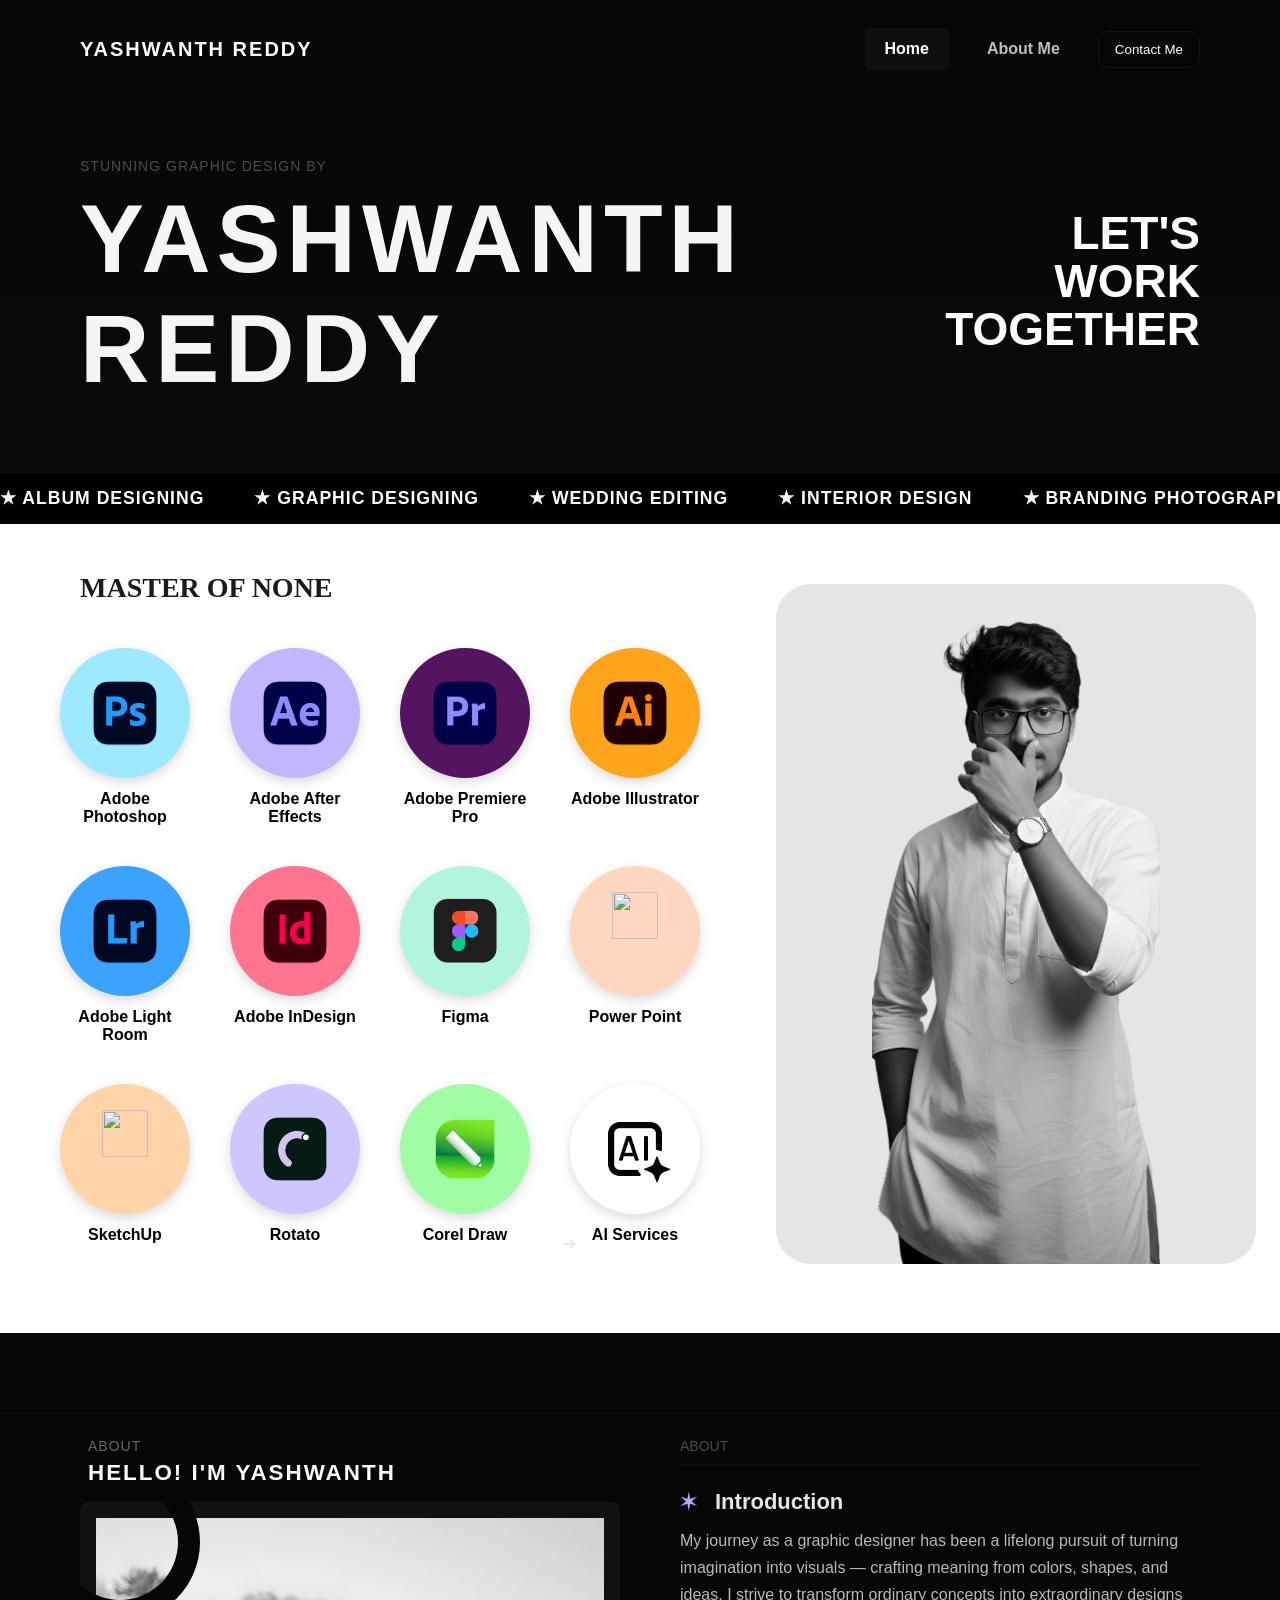
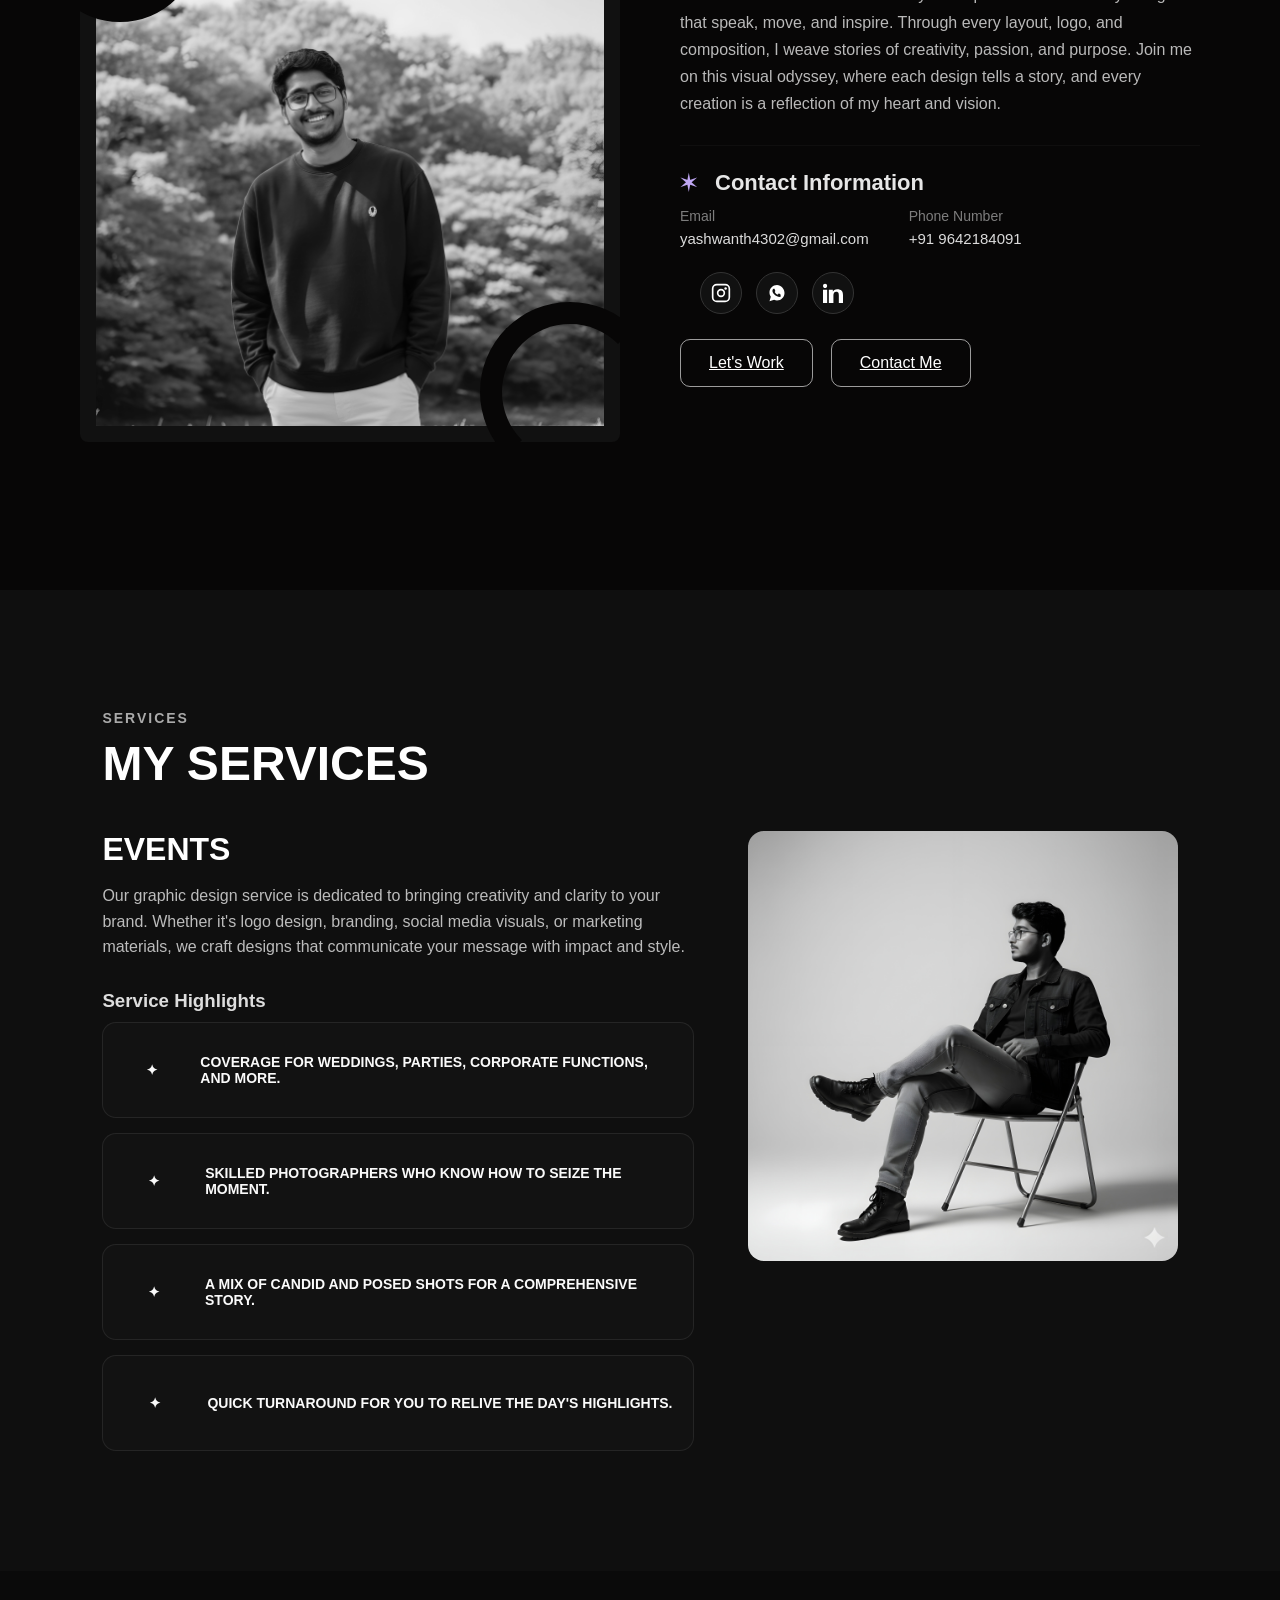
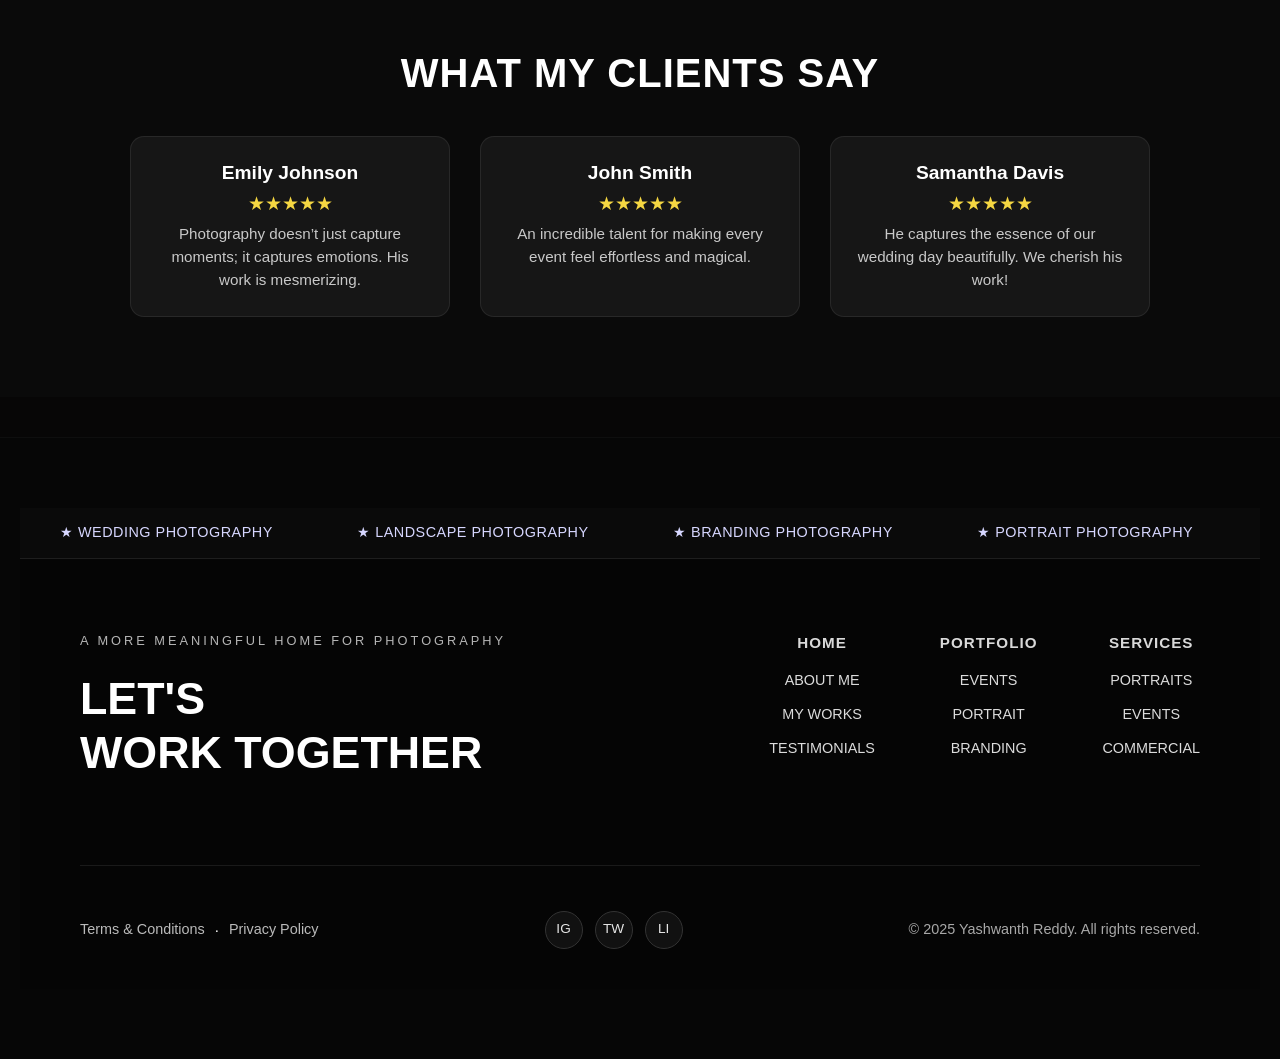
==== index.html @ 65633c15 "Add files via upload" ====
<!doctype html>
<html lang="en">
<head>
<meta charset="utf-8" />
<meta name="viewport" content="width=device-width,initial-scale=1" />
<title>Yashwanth Reddy — Home</title>
<link rel="stylesheet" href="style.css" />

<style>
.testimonials-kicker {
  font-size: 2.6rem !important;
  font-weight: 800 !important;
  color: #ffffff !important;
  text-transform: uppercase;
  letter-spacing: 1px;
  margin-bottom: 12px;
}
</style>

</head>
<body class="dark"> <header id="hero" class="site-header" > <div class="header-inner"> <div class="logo">YASHWANTH REDDY</div> <nav class="main-nav"> <a class="nav-item active" href="index.html">Home</a> <a class="nav-item" href="about.html">About Me</a> <button class="contact-btn" onclick="location.href='index.html#introduction'">Contact Me</button>
</nav> </div> <div class="hero-row"> <div class="hero-left"> <div class="hero-pre">STUNNING GRAPHIC DESIGN BY</div> <h1 class="hero-name">YASHWANTH REDDY</h1> </div> <div class="hero-right"> <div class="cta-large">LET'S<br>WORK TOGETHER</div> </div> </div> </header> <!-- INFINITE SCROLLING SERVICES TICKER (NO YELLOW SHAPE) -->
  <div class="services-ticker">
    <div class="services-track">
      <span>★ ALBUM DESIGNING</span>
      <span>★ GRAPHIC DESIGNING</span>
      <span>★ WEDDING EDITING</span>
      <span>★ INTERIOR DESIGN</span>
      <span>★ BRANDING PHOTOGRAPHY</span>
      <span>★ SOCIAL MEDIA POSTERS</span>
  
      <!-- duplicate for smooth infinite scroll -->
      <span>★ ALBUM DESIGNING</span>
      <span>★ GRAPHIC DESIGNING</span>
      <span>★ WEDDING EDITING</span>
      <span>★ INTERIOR DESIGN</span>
      <span>★ BRANDING PHOTOGRAPHY</span>
      <span>★ SOCIAL MEDIA POSTERS</span>
    </div> </div> </div> <main class="content"> <section class="skills-area"> <h2 class="section-title">MASTER OF NONE</h2> <div class="skills-and-image"> 
<div class="skills-grid">
    <div class="skill"><div class="skill-icon ps"><img src="images/skills/ps.png"></div><p>Adobe Photoshop</p></div>
    <div class="skill"><div class="skill-icon ae"><img src="images/skills/ae.png"></div><p>Adobe After Effects</p></div>
    <div class="skill"><div class="skill-icon pr"><img src="images/skills/pr.png"></div><p>Adobe Premiere Pro</p></div>
    <div class="skill"><div class="skill-icon ai"><img src="images/skills/ai.png"></div><p>Adobe Illustrator</p></div>
    <div class="skill"><div class="skill-icon lr"><img src="images/skills/lr.png"></div><p>Adobe Light Room</p></div>
    <div class="skill"><div class="skill-icon id"><img src="images/skills/id.png"></div><p>Adobe InDesign</p></div>
    <div class="skill"><div class="skill-icon fg"><img src="images/skills/figma.png"></div><p>Figma</p></div>
    <div class="skill"><div class="skill-icon pp"><img src="images/skills/powerpoint.png"></div><p>Power Point</p></div>
    <div class="skill"><div class="skill-icon sk"><img src="images/skills/sketchup.png"></div><p>SketchUp</p></div>
    <div class="skill"><div class="skill-icon ro"><img src="images/skills/rotato.png"></div><p>Rotato</p></div>
    <div class="skill"><div class="skill-icon cd"><img src="images/skills/coreldraw.png"></div><p>Corel Draw</p></div>
    <div class="skill"><div class="skill-icon ais"><img src="images/skills/aiservices.png"></div><p>AI Services</p></div>
</div>
  </div>
   <div class="right-image-wrap"> <div class="arrow">➜</div> <div class="portrait-box"> <div class="texture"></div> <img src="Picsart_25-11-08_11-15-57-876.png" alt="portrait" class="portrait"> </div> </div> </div> </section> </main> <!-- ADDED: About section (v5.1 fix 17) -->
<section id="about" class="fade-section about-extended" > <div class="about-block" id="introduction">
   <div class="about-inner"> <div class="about-left"> <div class="about-header"> <div class="kicker">ABOUT</div> <h2 class="about-title on-photo">HELLO! I'M YASHWANTH</h2>
</div> <div class="about-photo-wrap"> <img src="about_image_2copy.jpg" alt="about photo" class="about-photo"> <!-- decorative rounded corners --> <div class="about-deco top-left"></div> <div class="about-deco bottom-right"></div> </div> </div> <div class="about-right"> <div class="kicker">ABOUT</div> <div class="about-block"> <h3 class="block-title"><span class="star-deco">✶</span> Introduction</h3> <p class="about-text"> My journey as a graphic designer has been a lifelong pursuit of turning imagination into visuals — crafting meaning from colors, shapes, and ideas. I strive to transform ordinary concepts into extraordinary designs that speak, move, and inspire. Through every layout, logo, and composition, I weave stories of creativity, passion, and purpose. Join me on this visual odyssey, where each design tells a story, and every creation is a reflection of my heart and vision. </p> </div> <div class="about-block contact-block"> <h3 class="block-title"><span class="star-deco">✶</span> Contact Information</h3> <div class="contact-grid"> <div> <div class="contact-label">Email</div> <div class="contact-value">yashwanth4302@gmail.com</div> </div> <div> <div class="contact-label">Phone Number</div> <div class="contact-value">+91 9642184091</div> </div> </div> <div class="social-row">

  <!-- Instagram -->
  <a class="social-btn icon-btn" href="https://www.instagram.com/n_kaizoku_43/" target="_blank" aria-label="instagram">
      <svg width="20" height="20" viewBox="0 0 24 24" fill="none">
          <path d="M7 2C4.24 2 2 4.24 2 7V17C2 19.76 4.24 22 7 22H17C19.76 22 22 19.76 22 17V7C22 4.24 19.76 2 17 2H7Z" stroke="white" stroke-width="2"/>
          <circle cx="12" cy="12" r="4" stroke="white" stroke-width="2"/>
          <circle cx="17.5" cy="6.5" r="1.5" fill="white"/>
      </svg>
  </a>

  <!-- WhatsApp -->
  <a class="social-btn icon-btn" href="https://wa.me/919642186091" target="_blank" aria-label="whatsapp">
      <svg width="20" height="20" viewBox="0 0 32 32" fill="white">
          <path d="M16 3C9.383 3 4 8.383 4 15c0 2.46.764 4.867 2.105 6.885L4 29l7.403-2.078C13.02 27.61 14.49 28 16 28c6.617 0 12-5.383 12-12S22.617 3 16 3zm6.293 17.707c-.268.748-1.567 1.434-2.207 1.526-.586.084-1.33.118-2.152-.133-.498-.155-1.137-.368-1.96-.718-3.447-1.489-5.687-4.943-5.858-5.18-.172-.237-1.399-1.866-1.399-3.56 0-1.693.886-2.525 1.199-2.872.313-.347.681-.434.908-.434.227 0 .454.002.652.012.21.01.49-.079.768.587.268.645.908 2.237.989 2.396.081.158.135.34.025.547-.109.207-.164.34-.323.522-.158.183-.334.41-.475.55-.158.158-.321.33-.138.647.184.316.82 1.353 1.763 2.192 1.213 1.093 2.234 1.431 2.55 1.59.316.158.498.133.681-.079.184-.211.786-.92.997-1.237.21-.316.419-.263.697-.158.278.105 1.756.829 2.059.979.303.151.505.221.579.345.073.125.073.748-.195 1.496z"/>
      </svg>
  </a>

  <!-- LinkedIn -->
  <a class="social-btn icon-btn" href="https://www.linkedin.com" target="_blank" aria-label="linkedin">
      <svg width="20" height="20" viewBox="0 0 24 24" fill="white">
          <path d="M4.98 3.5C4.98 4.88 3.88 6 2.5 6S0 4.88 0 3.5 1.12 1 2.5 1 4.98 2.12 4.98 3.5zM0 8h5v16H0V8zm7 0h4.8v2.2h.1c.7-1.3 2.4-2.7 5-2.7C22.1 7.5 24 10 24 14.4V24h-5V15.3c0-2.1-.04-4.8-3-4.8-3 0-3.5 2.3-3.5 4.7V24H7V8z"/>
      </svg>
  </a>

</div>
<div class="cta-row"> <a href="mailto:yashwanth4302@gmail.com" class="btn-primary">Let's Work</a> <a href="tel:+919642184091" class="btn-outline">Contact Me</a>
</div> </div> </div> </div>
</section></section></section>

<!-- =======================
      SERVICES SECTION
======================== -->
<section id="services" class="services-section fade-section">

  <div class="services-header">
    <h4>SERVICES</h4>
    <h1>MY SERVICES</h1>
  </div>

  <div class="services-content">

    <div class="services-text">
      <h2 class="service-title">EVENTS</h2>

      <p class="service-description">
        Our graphic design service is dedicated to bringing creativity and clarity to your brand.
        Whether it's logo design, branding, social media visuals, or marketing materials, we craft
        designs that communicate your message with impact and style.
      </p>

      <h3 class="highlights-heading">Service Highlights</h3>

      <div class="service-list">
        <div class="service-item"><span class="icon">✦</span> COVERAGE FOR WEDDINGS, PARTIES, CORPORATE FUNCTIONS, AND MORE.</div>
        <div class="service-item"><span class="icon">✦</span> SKILLED PHOTOGRAPHERS WHO KNOW HOW TO SEIZE THE MOMENT.</div>
        <div class="service-item"><span class="icon">✦</span> A MIX OF CANDID AND POSED SHOTS FOR A COMPREHENSIVE STORY.</div>
        <div class="service-item"><span class="icon">✦</span> QUICK TURNAROUND FOR YOU TO RELIVE THE DAY'S HIGHLIGHTS.</div>
      </div>
    </div>

    <div class="services-image">
      <img src="services_image.jpg" alt="service image">
    </div>

  </div>
</section>

<!-- END ADDED SECTION --> <!-- TESTIMONIALS SECTION -->
<section id="testimonials" class="testimonials-section">
  <div class="testimonials-inner">

      <h2 class="testimonials-heading">WHAT MY CLIENTS SAY</h2>

      <div class="testimonials-grid">

          <div class="card">
              <h3 class="card-name">Emily Johnson</h3>
              <div class="card-stars">★★★★★</div>
              <p class="card-text">
                  Photography doesn’t just capture moments; it captures emotions. His work is mesmerizing.
              </p>
          </div>

          <div class="card">
              <h3 class="card-name">John Smith</h3>
              <div class="card-stars">★★★★★</div>
              <p class="card-text">
                  An incredible talent for making every event feel effortless and magical.
              </p>
          </div>

          <div class="card">
              <h3 class="card-name">Samantha Davis</h3>
              <div class="card-stars">★★★★★</div>
              <p class="card-text">
                  He captures the essence of our wedding day beautifully. We cherish his work!
              </p>
          </div>

      </div>
  </div>
</section>
<!-- NEW MODERN FOOTER -->
<footer class="site-footer">

  <div class="categories-ticker">
    <div class="ticker-track">
        <span>★ WEDDING PHOTOGRAPHY</span>
        <span>★ LANDSCAPE PHOTOGRAPHY</span>
        <span>★ BRANDING PHOTOGRAPHY</span>
        <span>★ PORTRAIT PHOTOGRAPHY</span>
        <span>★ EVENT PHOTOGRAPHY</span>
        <span>★ COMMERCIAL PHOTOGRAPHY</span>

        <!-- DUPLICATED FOR SMOOTH LOOP -->
        <span>★ WEDDING PHOTOGRAPHY</span>
        <span>★ LANDSCAPE PHOTOGRAPHY</span>
        <span>★ BRANDING PHOTOGRAPHY</span>
        <span>★ PORTRAIT PHOTOGRAPHY</span>
        <span>★ EVENT PHOTOGRAPHY</span>
        <span>★ COMMERCIAL PHOTOGRAPHY</span>
    </div>
</div>

  <!-- =======================
        NEW FOOTER
======================= -->
<footer class="footer-section">

  <div class="footer-top">

      <div class="footer-left">
          <p class="footer-eyebrow">A MORE MEANINGFUL HOME FOR PHOTOGRAPHY</p>
          <h2 class="footer-cta">LET'S<br>WORK TOGETHER</h2>
      </div>

      <div class="footer-right">
          <div class="footer-col">
              <h4>HOME</h4>
              <a href="#">ABOUT ME</a>
              <a href="#">MY WORKS</a>
             <a href="#">TESTIMONIALS</a>
          </div>

          <div class="footer-col">
              <h4>PORTFOLIO</h4>
              <a href="#">EVENTS</a>
              <a href="#">PORTRAIT</a>
              <a href="#">BRANDING</a>
          </div>

          <div class="footer-col">
              <h4>SERVICES</h4>
              <a href="#">PORTRAITS</a>
              <a href="#">EVENTS</a>
              <a href="#">COMMERCIAL</a>
          </div>
      </div>

  </div>

  <hr class="footer-divider">

  <div class="footer-middle">
      <div class="policy-links">
          <a href="#">Terms & Conditions</a>
          <span>·</span>
          <a href="#">Privacy Policy</a>
      </div>

      <div class="social-icons">
          <a href="#" class="social-circle">IG</a>
          <a href="#" class="social-circle">TW</a>
          <a href="#" class="social-circle">LI</a>
      </div>

      <div class="copy-text">
          © 2025 Yashwanth Reddy. All rights reserved.
      </div>
  </div>

</footer>
<script>
// Fade-in/out scroll observer for sections with .fade-section
(function(){ const opts = {threshold: [0, 0.15, 0.5, 0.85, 1]}; const observer = new IntersectionObserver((entries)=>{ entries.forEach(entry => { const el = entry.target; if (entry.intersectionRatio > 0.15) { el.classList.add('in-view'); } else { el.classList.remove('in-view'); } }); }, opts); document.querySelectorAll('.fade-section').forEach(s => { s.style.opacity = 0; s.style.transform = 'translateY(15px)'; s.style.transition = 'opacity 0.8s ease, transform 0.8s ease'; observer.observe(s); });
})();
</script> <!-- your other scripts above this -->

<!-- Step 3: paste this here -->
<script>
  (function(){
    var form = document.getElementById('commentForm');
    var textarea = document.getElementById('userComment');
    var success = document.getElementById('commentSuccess');

    form.addEventListener('submit', function(e){
      e.preventDefault();

      success.style.display = 'inline-block';
      success.style.opacity = 0;
      success.style.transition = 'opacity .25s ease';
      requestAnimationFrame(function(){ success.style.opacity = 1; });

      textarea.value = '';
    });
  })();
</script>
<!-- Step 3 ends here -->

</body>
</html>
---- style.css ----
/* Google Font for timeline text */
@import url('https://fonts.googleapis.com/css2?family=Montserrat:wght@300;400;500;600;700&display=swap');

/* Reset */
*{box-sizing:border-box;margin:0;padding:0}
body{font-family: 'Helvetica Neue', Arial, sans-serif;}

/* Background and main */
body.dark{background:#070606;color:#eaeaea}

/* Header */
.site-header{background:linear-gradient(180deg,#070606,#0a0a0a); border-bottom:1px solid rgba(255,255,255,0.03); padding-bottom:28px}
.header-inner{display:flex;align-items:center;justify-content:space-between;padding:28px 80px}
.logo{font-weight:800;letter-spacing:2px;color:#fff;font-size:20px}
.main-nav{display:flex;align-items:center;gap:18px}
.nav-item{color:#bfbfbf;text-decoration:none;padding:12px 20px;border-radius:4px; font-weight:600}
.nav-item.active{background:rgba(255,255,255,0.03); color:#fff}
.contact-btn{background:transparent;border:1px solid rgba(255,255,255,0.06); color:#fff;padding:10px 16px;border-radius:10px;cursor:pointer}

/* Hero row */
.hero-row{display:flex;align-items:center;justify-content:space-between;padding:60px 80px 40px 80px}
.hero-left{max-width:62%}
.hero-pre{color:rgba(255,255,255,0.28);font-size:14px;letter-spacing:1px;margin-bottom:10px}
.hero-name{font-size:96px;letter-spacing:6px;color:rgba(255,255,255,0.96);margin:0;font-weight:900}

/* Right CTA */
.hero-right{max-width:30%;text-align:right}
.cta-large{font-size:46px;line-height:1.05;font-weight:800;color:#fff}

/* Service bar with violet stars: moved right 40px */
.service-bar{background:#0b0b0b;border-top:1px solid rgba(255,255,255,0.02);border-bottom:1px solid rgba(255,255,255,0.02)}
.service-inner{display:flex;gap:28px;align-items:center;padding:14px 40px;color:#d9d0f2;overflow-x:auto;margin-left:40px}
.service-item{display:flex;align-items:center;gap:10px;font-size:14px;font-weight:700;opacity:0.98}
.star{color:#bfa6f2;font-size:18px;}

/* Main content area (light gray panel) */
.content{background:hsl(0, 0%, 100%);padding:36px 0 80px}

/* Section title */
.section-title{font-family: 'Times New Roman', serif;font-size:28px;color:#1b1b1b;margin:12px 80px 24px}

/* Skills and portrait layout */
.skills-and-image{display:flex;gap:36px;align-items:flex-start;max-width:1320px;margin:0 auto;padding:0 80px}
.skills-grid{width:55%;display:grid;grid-template-columns:repeat(4,1fr);column-gap:30px; row-gap:20px; gap:20px;position:relative;z-index:3}
.skill{display:flex;flex-direction:column;align-items:center;text-align:center}
.dot{width:104px;height:104px;border-radius:999px;display:flex;align-items:center;justify-content:center;font-weight:700;font-size:20px;box-shadow:0 10px 30px rgba(0,0,0,0.12)}
.label{margin-top:12px;font-size:14px;color:#222;line-height:1.1}

/* circle colours matching the sample (more saturated) */
.dot-ps{background:#9ceff6;color:#052a31}
.dot-ae{background:#bfb0ff;color:#24123c}
.dot-pr{background:#4c0b4d;color:#ffffff}
.dot-ai{background:#ffb34a;color:#2a1400}
.dot-lr{background:#48a7ff;color:#042a3a}
.dot-id{background:#ff9fb0;color:#400a1d}
.dot-fig{background:#bff3df;color:#054033}
.dot-pp{background:#ffd6c7;color:#3b1712}
.dot-sk{background:#ffd7c1;color:#3b1712}
.dot-ro{background:#d5c8ff;color:#2b1f3a}
.dot-cd{background:#b8ffda;color:#052915}
.dot-ai2{background:linear-gradient(180deg,#333,#111);color:#fff}

/* right image area - adjusted so portrait doesn't overlap circles and is slightly left/up */
.right-image-wrap{width:45%;display:flex;flex-direction:column;align-items:flex-end;position:relative;margin-top:-30px}
.portrait-box{width:480px;height:480px;border-radius:46px;overflow:hidden;background:#e6e6e6;position:relative;display:flex;align-items:center;justify-content:center;transform:translateX(30px) translateY(-650px);z-index:1}
.texture{position:absolute;inset:0;background-image:radial-gradient(#cfcfcf 1px, transparent 1px);background-size:6px 6px;opacity:0.5}
.portrait{position:relative;height:95%;object-fit:cover;filter:grayscale(100%);transition:transform .45s ease, filter .35s ease;transform:scale(1) translateY(20px)}

/* hover effect to reveal color */
.portrait-box:hover .portrait{filter:grayscale(0%);transform:scale(1.02)}

/* Footer */
.site-footer{padding:26px 40px;background:#070606;color:#9a9a9a;text-align:center;border-top:1px solid rgba(255,255,255,0.03);margin-top:40px}

/* nav hover */
.nav-item:hover{color:#fff}

/* small responsive tweaks */
@media (max-width:1100px){
  .hero-name{font-size:64px}
  .portrait-box{width:480px;height:480px}
  .dot{width:86px;height:86px}
  .skills-grid{grid-template-columns:repeat(3,1fr)}
}

.icon { width: 64px; height: 64px; display:flex; align-items:center; justify-content:center; }
.icon svg { width:44px; height:44px; }
.svgp { padding:6px; }

/* ADDED: About extended section (v5.1 fix 17) */
.about-extended{background:#070606;color:#e9e9e9;padding:80px 0 120px}
.about-inner{max-width:1320px;margin:0 auto;padding:0 80px;display:grid;grid-template-columns:540px 1fr;gap:60px;align-items:start}
.about-photo-wrap{position:relative;width:100%;border-radius:8px;overflow:hidden;background:#111;padding:16px}
.about-photo{width:100%;height:auto;display:block;object-fit:cover;filter:grayscale(100%);opacity:0.98}
.about-deco{position:absolute;border-radius:50%;border:22px solid #070606;pointer-events:none}
.about-deco.top-left{width:160px;height:160px;top:-40px;left:-40px;border-color:transparent #070606 #070606 transparent}
.about-deco.bottom-right{width:180px;height:180px;right:-40px;bottom:-40px;border-color:#070606 transparent transparent #070606}

.kicker{color:rgba(255,255,255,0.28);font-size:14px;margin-bottom:10px}
.about-title{font-size:56px;margin:0 0 26px 0;letter-spacing:2px}
.about-block{margin-bottom:28px;border-top:1px solid rgba(255,255,255,0.03);padding-top:24px}
.block-title{font-size:22px;margin:0 0 12px 0;color:#e6e6e6;display:flex;align-items:center;gap:12px}
.star-deco{color:#bfa6f2;font-size:20px;margin-right:6px}

.about-text{color:rgba(255,255,255,0.72);line-height:1.7;max-width:680px}

.contact-grid{display:flex;gap:40px;margin-top:12px;margin-bottom:18px}
.contact-label{color:rgba(255,255,255,0.48);font-size:14px}
.contact-value{color:rgba(255,255,255,0.86);font-size:15px;margin-top:6px}

.social-row{display:flex;gap:12px;margin-top:18px}
.social-btn{display:inline-flex;align-items:center;justify-content:center;width:44px;height:44px;border-radius:50%;background:rgba(255,255,255,0.03);color:#fff;text-decoration:none;box-shadow:0 6px 18px rgba(0,0,0,0.4)}

.cta-row{display:flex;gap:18px;margin-top:24px}
.btn-primary{background:linear-gradient(180deg,#2b2b2b,#141414);color:#fff;padding:14px 28px;border-radius:10px;border:1px solid rgba(255,255,255,0.04);cursor:pointer}
.btn-outline{background:transparent;border:1px solid rgba(255,255,255,0.06);color:#fff;padding:14px 28px;border-radius:10px;cursor:pointer}

/* Responsive */
@media(max-width:1000px){
  .about-inner{grid-template-columns:1fr; padding:0 40px}
  .about-photo-wrap{margin-bottom:28px}
  .about-title{font-size:40px}
}

/* v5.1 fix 19 updates */
.about-title.on-photo {
  text-align:center;
  font-size:85%;
  font-weight:600;
  margin-bottom:18px;
  color:#f3f3f3;
}

/* Center the category/service box */
.service-bar, .service-nav, .skills-nav, .category-nav {
  display:flex;
  justify-content:center;
  align-items:center;
}

/* v5.1 fix 20 updates */
.about-header {
  text-align:left;
  margin-bottom:16px;
  margin-left:8px;
}
.about-header .kicker {
  color:rgba(255,255,255,0.4);
  font-size:14px;
  margin-bottom:6px;
  letter-spacing:1px;
}
.about-title.on-photo {
  text-align:left;
  font-size:100%;
  font-weight:600;
  margin-bottom:10px;
  color:#f5f5f5;
}

/* v5.1 fix 21 updates */
.about-title.on-photo {
  text-align:left;
  font-size:1.4em;
  font-weight:700;
  margin-bottom:14px;
  color:#ffffff;
}

/* Make both buttons same style (outline) */
.btn-primary, .btn-outline {
  background:transparent;
  border:1px solid rgba(255,255,255,0.6);
  color:#fff;
  padding:14px 28px;
  border-radius:10px;
  cursor:pointer;
  font-weight:500;
  transition:all 0.3s ease;
}

/* White hover animation for both buttons */
.btn-primary:hover, .btn-outline:hover {
  background:#fff;
  color:#000;
  transform:translateY(-2px);
  box-shadow:0 6px 20px rgba(255,255,255,0.2);
}

/* v5.1 fix23 - JS Parallax Edition */
[data-depth] {
  transform-style: preserve-3d;
  backface-visibility: hidden;
  transition: transform 0.2s ease-out, opacity 0.6s ease;
}

/* Testimonials Section */
.testimonials-section {
  background: #1e1e1e;
  color: #f0f0f0;
  padding: 100px 0;
  text-align: center;
}
.testimonials-inner { max-width: 1200px; margin: 0 auto; padding: 0 40px; }
.testimonials-kicker { font-size: 14px; color: #999; margin-bottom: 10px; }
.testimonials-sub { color: #ccc; margin-bottom: 20px; }
.testimonials-grid {
  display: grid;
  grid-template-columns: repeat(auto-fit, minmax(300px, 1fr));
  gap: 25px;
}
.testimonials-grid .card {
  background: rgba(255,255,255,0.05);
  border-radius: 12px;
  padding: 25px;
  box-shadow: 0 12px 30px rgba(0,0,0,0.4);
  transition: transform 0.3s ease, box-shadow 0.3s ease;
}
.testimonials-grid .card:hover {
  transform: translateY(-5px);
  box-shadow: 0 15px 40px rgba(0,0,0,0.6);
}
.card-name { font-weight: 700; margin-bottom: 8px; }
.card-stars { color: #ffd166; margin-bottom: 10px; }
.card-text { color: rgba(255,255,255,0.85); line-height: 1.6; }

/* Footer */
.site-footer {
  text-align: center;
  background: #0a0a0a;
  color: #aaa;
  padding: 40px 20px;
  font-size: 15px;
  line-height: 1.8;
}

/* Responsive */
@media (max-width: 900px) {
  .testimonials-inner { padding: 0 20px; }
  .services-inner { grid-template-columns: 1fr; padding: 0 20px; }
  .about-inner { grid-template-columns: 1fr; padding: 0 20px; }
}

/* v5.1 fix25 - fade scroll and nav/button/footer tweaks */
.fade-section { opacity: 0; transform: translateY(15px); transition: opacity 0.8s ease, transform 0.8s ease; }
.fade-section.in-view { opacity: 1 !important; transform: translateY(0) !important; }
.fade-section { will-change: opacity, transform; }

/* Contact button white-hover invert */
.main-nav .contact-btn {
  transition: background 0.28s ease, color 0.28s ease, transform 0.18s ease, box-shadow 0.18s ease;
  border-radius: 10px;
}
.main-nav .contact-btn:hover {
  background: #ffffff;
  color: #000000;
  transform: translateY(-2px);
  box-shadow: 0 8px 20px rgba(0,0,0,0.25);
}

/* Slightly darker footer background for separation */
.site-footer { background: #060606 !important; padding: 36px 20px; color: #bfbfbf; border-top:1px solid rgba(255,255,255,0.03); text-align:center; }

/* Small responsive tweak */
@media (max-width: 900px) {
  .fade-section { transform: translateY(12px); }
}

/* Leave a Comment styles (v5.1 fix27) */
.leave-comment-wrap { background:#2a2a2a; padding:22px; border-radius:12px; margin-top:22px; box-shadow: 0 10px 30px rgba(0,0,0,0.45); max-width:900px; margin-left:auto; margin-right:auto; }
.leave-comment-title{ color:#fff; font-size:20px; margin:0 0 12px 0; text-align:center; font-weight:700; }
.comment-form { display:flex; flex-direction:column; gap:12px; }
.comment-input, .comment-textarea { background: rgba(255,255,255,0.02); border:1px solid rgba(255,255,255,0.06); color:#fff; padding:12px 14px; border-radius:8px; font-size:14px; width:100%; box-sizing:border-box; }
.comment-input:focus, .comment-textarea:focus { outline:none; border-color: rgba(255,255,255,0.16); box-shadow:0 8px 20px rgba(0,0,0,0.6); }
.btn-send { background:transparent; border:1px solid rgba(255,255,255,0.6); color:#fff; padding:10px 20px; border-radius:10px; cursor:pointer; transition: all 0.25s ease; }
.btn-send:hover { background:#fff; color:#000; transform:translateY(-2px); box-shadow:0 8px 20px rgba(0,0,0,0.25); }
.comment-thanks { color:#dfe8ff; font-size:14px; margin-left:6px; opacity:0; transition: opacity 0.35s ease; }
@media (max-width:900px){ .leave-comment-wrap { padding:18px; margin-top:18px; } .leave-comment-title{font-size:18px;} .comment-input,.comment-textarea{font-size:15px;} }

/* ===================== SERVICES SECTION ===================== */
.services-section { padding:120px 8%; background:#0f0f0f; color:#fff; }
.services-header h4 { color:#aaa; letter-spacing:2px; font-size:14px; margin-bottom:10px; }
.services-header h1 { font-size:48px; font-weight:700; margin-bottom:40px; }
.services-content { display:flex; gap:50px; justify-content:space-between; }
.services-text { width:55%; }
.service-title { font-size:32px; margin-bottom:15px; }
.service-description { color:#bcbcbc; line-height:1.6; margin-bottom:30px; }
.highlights-heading { color:#ddd; margin-bottom:10px; }
.service-list { display:flex; flex-direction:column; gap:15px; }
.service-item { background:#131313; border:1px solid #2a2a2a; padding:15px 20px; border-radius:12px; }
.service-item .icon { margin-right:10px; }
.services-image img { width:430px; border-radius:16px; object-fit:cover; }

@media(max-width:900px){
  .services-content{ flex-direction:column; }
  .services-image img{ width:100%; }
}

/* Fix header star alignment */
.service-bar .star { display:inline-block; width:14px; text-align:center; }

/* Hover: subtle lift + glow for services boxes */
.services-section .service-item {
  transition: transform .28s cubic-bezier(.2,.9,.3,1), box-shadow .28s ease, border-color .28s ease;
}
.services-section .service-item:hover {
  transform: translateY(-8px);
  box-shadow: 0 18px 40px rgba(0,0,0,0.45);
  border-color: rgba(255,255,255,0.08);
}

/* Header service bar: single-line headline */
.service-bar {
  background: transparent;
  border-top: none;
  border-bottom: none;
  padding: 10px 0;
}
.service-bar .service-inner {
  display: flex;
  gap: 28px;
  align-items: center;
  justify-content: flex-start;
  flex-wrap: nowrap;
  overflow: hidden;
}
.service-bar .service-item {
  display: inline-block;
  white-space: nowrap;
  padding: 0;
  margin: 0;
  border: none !important;
  background: transparent !important;
  box-shadow: none !important;
  font-weight: 600;
  letter-spacing: .2px;
}
.service-bar .star {
  margin-right: 8px;
  color: inherit;
}

/* ===== match screenshot comment style ===== */
.client-comment-box {
  width: 100%;
  text-align: center;
  margin: 40px auto 20px;
}
.comment-title {
  font-size: 20px;
  font-weight: 600;
  color: #e6e6e6;
  margin-bottom: 12px;
}
.comment-textarea {
  width: 70%;
  max-width: 900px;
  min-width: 320px;
  height: 120px;
  padding: 14px;
  border-radius: 6px;
  border: 1px solid #ddd;
  background: #ffffff;
  color: #333;
  font-size: 15px;
  resize: none;
  outline: none;
  box-shadow: 0 3px 10px rgba(0,0,0,0.12);
  display: block;
  margin: 0 auto 14px;
}
.comment-actions {
  width: 70%;
  max-width: 900px;
  min-width: 320px;
  margin: 0 auto;
  display: flex;
  align-items: center;
  justify-content: flex-start;
  gap: 16px;
}
.comment-submit-btn {
  padding: 7px 16px;
  border-radius: 6px;
  border: none;
  background: #007bff;
  color: #fff;
  font-weight: 600;
  cursor: pointer;
  box-shadow: 0 2px 6px rgba(0,0,0,0.15);
  transition: transform .12s ease, box-shadow .12s ease;
}
.comment-submit-btn:hover { transform: translateY(-1px); }
.total-reviews {
  margin-top: 10px;
  color: #ddd;
  font-size: 15px;
  text-align: center;
}
@media (max-width: 700px) {
  .comment-textarea, .comment-actions { width: 92%; }
  .comment-actions { justify-content: center; gap: 10px; flex-direction: column; align-items: stretch; }
  .comment-success { text-align: center; display:block; margin-top:8px; }
  .comment-submit-btn { align-self: center; }
}

/* ===== CLEAN BLACK SCROLLING TICKER ===== */
.services-ticker {
  width: 100%;
  overflow: hidden;
  background: #000;
  padding: 15px 0;
}
.services-track {
  display: flex;
  gap: 50px;
  white-space: nowrap;
  animation: scrollTicker 18s linear infinite;
}
.services-track span {
  color: #ffffff;
  font-size: 1.1rem;
  font-weight: 600;
  letter-spacing: 1px;
  text-transform: uppercase;
}
@keyframes scrollTicker {
  from { transform: translateX(0); }
  to { transform: translateX(-50%); }
}

/* Skills grid */
.skills-grid {
  display: grid;
  grid-template-columns: repeat(4, 1fr);
  gap: 40px;
  padding: 20px;
}
.skill { text-align: center; }
.skill-icon {
  width: 115px;
  height: 115px;
  border-radius: 50%;
  display: flex;
  align-items: center;
  justify-content: center;
  margin: 0 auto 12px;
  box-shadow: 0 4px 12px rgba(0,0,0,0.15);
  transition: 0.3s ease;
  overflow: hidden;
}
.skill-icon img {
  width: 52%;
  height: 52%;
  object-fit: contain;
  transition: 0.3s ease;
}

/* EXACT SAME COLORS AS YOUR FIGMA CIRCLES */
.ps { background: #9de9ff; }
.ae { background: #c1b7ff; }
.pr { background: #54145f; }
.ai { background: #ffa41b; }
.lr { background: #3ba3ff; }
.id { background: #ff758f; }
.fg { background: #b2f5df; }
.pp { background: #ffd7c1; }
.sk { background: #ffd4a9; }
.ro { background: #cec6ff; }
.cd { background: #a1fda3; }
.ais { background: radial-gradient(circle, #555, #111); color: white; }

/* Skills Grid Styles override */
.skills-grid {display:grid;grid-template-columns:repeat(4,1fr);gap:40px;padding:20px;}
.skill{text-align:center;}
.skill-icon{width:130px;height:130px;border-radius:50%;display:flex;align-items:center;justify-content:center;margin:0 auto 12px;box-shadow:0 4px 12px rgba(0,0,0,0.15);transition:0.3s;overflow:hidden;position:relative;}
.skill-icon img{width:60%;height:60%;object-fit:contain;transition:0.3s;}
.skill-icon:hover{transform:translateY(-5px) scale(1.05);box-shadow:0 8px 20px rgba(0,0,0,0.25);}
.skill-icon:hover img{transform:scale(1.15);}
.ps{background:#9de9ff;}
.ae{background:#c1b7ff;}
.pr{background:#54145f;}
.ai{background:#ffa41b;}
.lr{background:#3ba3ff;}
.id{background:#ff758f;}
.fg{background:#b2f5df;}
.pp{background:#ffd7c1;}
.sk{background:#ffd4a9;}
.ro{background:#cec6ff;}
.cd{background:#a1fda3;}
.ais{background:radial-gradient(circle,#ffffff,#ffffff);}
.skill p {
  color: #000;
  font-weight: 600;
}
.skills-grid {
  margin-left: -40px;
}

/* Portrait Box Wrapper override */
.portrait-box {
  position: absolute;
  right: -650px;
  top: 10;
  width: 480px;
  height: 680px;
  background: #e5e5e5;
  border-radius: 35px;
  overflow: hidden;
  display: flex;
  align-items: center;
  justify-content: center;
}
.texture {
  position: absolute;
  inset: 0;
  background-image: url('texture-dot.png');
  opacity: 3.0;
  pointer-events: none;
}
.portrait {
  position: relative;
  width: 60%;
  height: 85;
  object-fit: cover;
  z-index: 2;
}

/* Footer Section (extra) */
.footer-section {
  background: #0b0b0b;
  padding: 80px 10%;
  color: #b5b5b5;
  text-align: center;
  border-top: 1px solid rgba(255,255,255,0.1);
}
.footer-subtitle {
  text-transform: uppercase;
  letter-spacing: 2px;
  font-size: 12px;
  color: #bfbfbf;
}
.footer-title {
  font-size: 42px;
  font-weight: 800;
  color: #ffffff;
  line-height: 1.1;
  margin: 20px 0 40px;
}
.footer-links-grid {
  display: flex;
  justify-content: center;
  gap: 80px;
  margin-bottom: 40px;
  flex-wrap: wrap;
}
.footer-col h4 {
  color: #fff;
  margin-bottom: 14px;
  font-size: 15px;
  letter-spacing: 1px;
}
.footer-col a {
  display: block;
  color: #bcbcbc;
  text-decoration: none;
  margin: 5px 0;
  font-size: 14px;
  transition: 0.2s ease;
}
.footer-col a:hover { color: #ffffff; }
.footer-social { margin: 20px 0; }
.footer-social .social-btn {
  display: inline-block;
  background: #1a1a1a;
  border-radius: 50%;
  width: 34px;
  height: 34px;
  line-height: 34px;
  margin: 0 8px;
  color: #d0d0d0;
  font-size: 13px;
  text-decoration: none;
  border: 1px solid #333;
}
.footer-bottom { margin-top: 40px; font-size: 12px; color: #8c8c8c; }

/* Testimonials alt section */
.testimonials-section {
  padding: 80px 20px;
  background: #0a0a0a;
  color: #fff;
  text-align: center;
}
.testimonials-heading {
  font-size: 2.5rem;
  font-weight: 800;
  margin-bottom: 40px;
  text-transform: uppercase;
  letter-spacing: 1px;
}
.testimonials-grid {
  display: flex;
  flex-wrap: wrap;
  gap: 30px;
  justify-content: center;
}
.card {
  background: #111;
  padding: 25px;
  border-radius: 14px;
  width: 320px;
  border: 1px solid #222;
}
.card-name { font-size: 1.2rem; font-weight: 700; }
.card-stars { color: #f5d742; margin: 8px 0; font-size: 1.2rem; }
.card-text { font-size: 0.95rem; line-height: 1.5; opacity: 0.9; }

/* CATEGORY TICKER */
.categories-ticker {
  background: #0a0a0a;
  color: #d7d7ff;
  padding: 12px 0;
  text-align: center;
  font-size: 0.9rem;
  letter-spacing: 0.5px;
  white-space: nowrap;
  overflow-x: auto;
}
.categories-ticker span { margin: 0 20px; }

/* FOOTER CORE */
.site-footer {
  background: #050505;
  color: #fff;
  padding: 70px 20px;
  text-align: center;
}
.footer-cta {
  font-size: 2.7rem;
  font-weight: 800;
  margin: 20px 0 40px;
}
.footer-core .eyebrow {
  letter-spacing: 3px;
  font-size: 0.85rem;
  opacity: 0.7;
}
.footer-columns {
  display: flex;
  justify-content: center;
  gap: 60px;
  margin-bottom: 35px;
  margin-top: 30px;
}
.footer-columns .col h4 { margin-bottom: 10px; opacity: 0.8; }
.footer-columns ul { list-style: none; padding: 0; }
.footer-columns ul li { margin: 6px 0; }
.footer-columns ul li a {
  color: #d5d5d5;
  text-decoration: none;
  font-size: 0.9rem;
}
.footer-columns ul li a:hover { color: white; }
.social-row {
  margin: 25px 0;
  display: flex;
  justify-content: center;
  gap: 12px;
}
.social-btn {
  width: 38px;
  height: 38px;
  border-radius: 50%;
  background: #111;
  display: flex;
  align-items: center;
  justify-content: center;
  color: #bbb;
  font-size: 0.9rem;
}
.footer-copy {
  font-size: 0.85rem;
  opacity: 0.6;
  margin-top: 30px;
}

/* CATEGORY TICKER — SMOOTH INFINITE SCROLL */
.categories-ticker {
  background: #0a0a0a;
  overflow: hidden;
  white-space: nowrap;
  padding: 12px 0;
  position: relative;
}
.ticker-track {
  display: inline-block;
  white-space: nowrap;
  animation: tickerScroll 28s linear infinite;
}
.categories-ticker span {
  display: inline-block;
  margin: 0 40px;
  font-size: 0.9rem;
  color: #d7d7ff;
  letter-spacing: 0.5px;
}

/* KEYFRAME ANIMATION */
@keyframes tickerScroll {
  from { transform: translateX(0); }
  to { transform: translateX(-50%); }
}

/* FOOTER (alt layout) */
.footer-section {
  background: #050505;
  color: #fff;
  padding: 70px 60px 40px;
  font-family: 'Inter', sans-serif;
}
.footer-top {
  display: flex;
  justify-content: space-between;
  align-items: flex-start;
  gap: 40px;
}
.footer-left { text-align: left; }
.footer-eyebrow {
  letter-spacing: 3px;
  font-size: 0.8rem;
  opacity: 0.7;
  margin-bottom: 15px;
}
.footer-cta {
  font-size: 2.8rem;
  font-weight: 800;
  line-height: 1.2;
}
.footer-right {
  display: flex;
  justify-content: center;
  gap: 65px;
}
.footer-col h4 {
  font-size: 0.95rem;
  margin-bottom: 12px;
  opacity: 0.85;
}
.footer-col a {
  display: block;
  color: #dcdcdc;
  text-decoration: none;
  margin: 8px 0;
  font-size: 0.9rem;
}
.footer-col a:hover { color: #ffffff; }
.footer-divider {
  border: none;
  border-top: 1px solid #1a1a1a;
  margin: 45px 0;
}
.footer-middle {
  display: flex;
  justify-content: space-between;
  align-items: center;
}
.policy-links {
  display: flex;
  align-items: center;
  gap: 10px;
}
.policy-links a {
  color: #bbbbbb;
  text-decoration: none;
  font-size: 0.9rem;
}
.social-icons {
  display: flex;
  gap: 12px;
}
.social-circle {
  width: 38px;
  height: 38px;
  background: #111;
  border-radius: 50%;
  display: flex;
  align-items: center;
  justify-content: center;
  color: #e5e5e5;
  font-size: 0.85rem;
  text-decoration: none;
}
.copy-text {
  font-size: 0.9rem;
  opacity: 0.65;
}
@media (max-width: 900px) {
  .footer-top {
    flex-direction: column;
    text-align: center;
  }
  .footer-right {
    justify-content: center;
  }
  .footer-middle {
    flex-direction: column;
    gap: 15px;
  }
}

html { scroll-behavior: smooth; }
.social-row {
  margin: 25px 0;
  display: flex;
  justify-content: flex-start;
  gap: 14px;
  padding-left: 20px;
}
.icon-btn {
  width: 42px;
  height: 42px;
  background: #111;
  border-radius: 50%;
  display: flex;
  align-items: center;
  justify-content: center;
  transition: 0.25s ease;
  border: 1px solid #333;
}
.icon-btn:hover {
  background: #ffffff22;
  box-shadow: 0 0 12px #ffffff66;
  transform: translateY(-3px);
}
.icon-btn svg { pointer-events: none; }

/* ======================== ✨ NEON GLOW EFFECTS ✨ ======================== */

/* Glow for Skill Icons */
.skill-icon {
  transition: 0.4s ease;
  position: relative;
}
.skill-icon:hover {
  transform: translateY(-6px) scale(1.06);
  box-shadow: 0 0 14px rgba(255,255,255,0.45),
              0 0 24px rgba(255,255,255,0.35),
              0 0 48px rgba(255,255,255,0.25);
  filter: brightness(1.18);
}
.ps:hover { box-shadow: 0 0 12px #9de9ff, 0 0 28px #9de9ff, 0 0 52px #9de9ff; }
.ae:hover { box-shadow: 0 0 12px #c1b7ff, 0 0 28px #c1b7ff, 0 0 52px #c1b7ff; }
.pr:hover { box-shadow: 0 0 12px #54145f, 0 0 28px #54145f, 0 0 52px #54145f; }
.ai:hover { box-shadow: 0 0 12px #ffa41b, 0 0 28px #ffa41b, 0 0 52px #ffa41b; }
.lr:hover { box-shadow: 0 0 12px #3ba3ff, 0 0 28px #3ba3ff, 0 0 52px #3ba3ff; }
.id:hover { box-shadow: 0 0 12px #ff758f, 0 0 28px #ff758f, 0 0 52px #ff758f; }
.fg:hover { box-shadow: 0 0 12px #b2f5df, 0 0 28px #b2f5df, 0 0 52px #b2f5df; }
.pp:hover { box-shadow: 0 0 12px #ffd7c1, 0 0 28px #ffd7c1, 0 0 52px #ffd7c1; }
.sk:hover { box-shadow: 0 0 12px #ffd4a9, 0 0 28px #ffd4a9, 0 0 52px #ffd4a9; }
.ro:hover { box-shadow: 0 0 12px #cec6ff, 0 0 28px #cec6ff, 0 0 52px #cec6ff; }
.cd:hover { box-shadow: 0 0 12px #a1fda3, 0 0 28px #a1fda3, 0 0 52px #a1fda3; }
.ais:hover { box-shadow: 0 0 14px #ffffff, 0 0 36px #ffffff, 0 0 60px #ffffff; }

/* HERO PORTRAIT GOLD NEON.portrait-box {
  transition: 0.45s ease;
  box-shadow: none !important;
  filter: none !important;
}
.portrait-box:hover {
  box-shadow: none !important;
  filter: none !important;
}

}
.skill-icon, .portrait-box {
  will-change: transform, box-shadow;
}

/* GOLD NEON GLOW FOR CONTACT + SOCIAL */
.cta-row .btn-primary,
.cta-row .btn-outline {
  transition: 0.45s ease;
  box-shadow: 0 0 0 rgba(255, 200, 0, 0);
}
.cta-row .btn-primary:hover,
.cta-row .btn-outline:hover {
  box-shadow: 0 0 14px rgba(255, 210, 0, .55),
              0 0 32px rgba(255, 190, 0, .60),
              0 0 60px rgba(255, 170, 0, .70);
  transform: translateY(-4px);
  filter: brightness(1.05);
}
.social-row a,
.icon-btn,
.social-circle {
  transition: 0.4s ease;
  box-shadow: 0 0 0 rgba(255, 200, 0, 0);
  border: 1px solid #333;
}
.social-row a:hover,
.icon-btn:hover,
.social-circle:hover {
  box-shadow: 0 0 10px rgba(255, 210, 0, .55),
              0 0 25px rgba(255, 190, 0, .60),
              0 0 45px rgba(255, 165, 0, .65);
  transform: translateY(-4px);
  filter: brightness(1.1);
}

/* GOLD NEON GLOW – SERVICE HIGHLIGHTS */
.service-item,
.services-section .service-item,
.service-highlight-box {
  transition: 0.45s ease;
  box-shadow: 0 0 0 rgba(255, 200, 0, 0);
  border: 1px solid rgba(255,255,255,0.08);
  border-radius: 14px;
}
.service-item:hover,
.services-section .service-item:hover,
.service-highlight-box:hover {
  box-shadow: 0 0 14px rgba(255, 210, 0, .55),
              0 0 32px rgba(255, 195, 0, .60),
              0 0 58px rgba(255, 175, 0, .65);
  border-color: rgba(255, 200, 0, 0.52);
  transform: translateY(-5px);
  filter: brightness(1.06);
}

/* GOLD NEON GLOW – TESTIMONIAL CARDS */
.testimonials-grid .card,
.card {
  transition: 0.45s ease;
  box-shadow: 0 0 0 rgba(255, 200, 0, 0);
  border: 1px solid rgba(255,255,255,0.08);
  border-radius: 14px;
}
.testimonials-grid .card:hover,
.card:hover {
  box-shadow: 0 0 14px rgba(255, 210, 0, .55),
              0 0 32px rgba(255, 195, 0, .60),
              0 0 58px rgba(255, 175, 0, .65);
  border-color: rgba(255, 200, 0, 0.52);
  transform: translateY(-6px);
  filter: brightness(1.08);
}
.testimonials-grid .card,
.card {
  will-change: transform, box-shadow;
}

/* ========================= FINAL VERTICAL TIMELINE ========================= */
.timeline-section {
  padding: 120px 0;
  background: #000;
}
.timeline-label {
  color: #bfbfbf;
  font-size: 14px;
  letter-spacing: 2px;
  margin-bottom: 6px;
  text-align: center;
}
.timeline-title {
  font-size: 40px;
  font-weight: 800;
  color: #fff;
  margin-bottom: 70px;
  text-align: center;
}
.timeline-wrapper {
  width: 92%;
  max-width: 1350px;
  margin: auto;
  position: relative;
}

/* main vertical line (scroll-filled) */
.timeline-line {
  position: absolute;
  left: 250px; /* close spacing (option A) */
  top: 0;
  bottom: 0;
  width: 4px;
  background: rgba(255, 200, 0, 0.17);
  border-radius: 4px;
  overflow: hidden;
}
.timeline-line-fill {
  width: 100%;
  height: 0%;
  background: linear-gradient(#ffdd4d, #ffb300);
  box-shadow: 0 0 18px rgba(255, 200, 0, .7);
  border-radius: 4px;
  transition: height .15s linear;
}

.timeline-items {
  display: flex;
  flex-direction: column;
  gap: 115px;
  position: relative;
}

/* left side: dot + year */
.timeline-item {
  display: flex;
  align-items: center;
  gap: 26px;
  opacity: 0;
  transform: translateY(40px);
  transition: .6s ease;
}
.timeline-item.active {
  opacity: 1;
  transform: translateY(0);
}
.left-info {
  display: flex;
  align-items: center;
  gap: 14px;
  width: 220px; /* tighter distance to box (option A) */
  margin-left: 10px;
}
.timeline-dot {
  width: 20px;
  height: 20px;
  background: #ffcc00;
  border-radius: 50%;
  box-shadow: 0 0 20px #ffcc00, 0 0 45px rgba(255,200,0,.7);
}
.timeline-year {
  font-size: 22px;
  font-weight: 900;
  color: #ffffff;
  white-space: nowrap;
  letter-spacing: 1px;
}

/* right side: glowing paragraph box */
.timeline-box {
  flex: 1;
  max-width: 830px;
  background: #1b1b1b;
  padding: 24px 30px;
  border-radius: 14px;
  font-family: "Montserrat", sans-serif;
  font-size: 15px;
  color: #e6e6e6;
  line-height: 1.63;
  margin-left: auto;
  transition: .35s ease;
}
.timeline-item.active .timeline-box {
  box-shadow: 0 0 25px rgba(255,200,0,.35),
              0 0 65px rgba(255,180,0,.25),
              0 0 110px rgba(255,160,0,.18);
  transform: translateY(-3px);
}
.timeline-box:hover {
  box-shadow: 0 0 22px rgba(255, 190, 0, .45),
              0 0 55px rgba(255, 170, 0, .32),
              0 0 95px rgba(255, 150, 0, .22);
}
/* ✅ PERFECT CENTER ALIGNMENT OF VERTICAL LINE */
.timeline-wrapper {
  position: relative;
}

.timeline-row {
  display: flex;
  align-items: flex-start;
  gap: 38px;
}

/* compute left area width (dot + year) so center can be auto */
.left-info {
  display: flex;
  align-items: center;
  gap: 12px;
  width: 260px; /* fixed width to make line center possible */
  margin-left: 30px;
}

.timeline-line {
  position: absolute;
  left: calc(30px + 260px + 19px); 
  /* margin-left + left-info width + half of the gap between left-info & box */
  top: 0;
  bottom: 0;
  width: 4px;
  background: rgba(255, 200, 0, 0.18);
  border-radius: 4px;
  overflow: hidden;
}

/* gold filling animation */
.timeline-line-fill {
  width: 100%;
  height: 0%;
  background: linear-gradient(#ffdd4d, #ffb300);
  box-shadow: 0 0 16px rgba(255, 200, 0, 0.7);
  transition: height .12s linear;
}

/* YEAR TEXT STYLE */
.timeline-year {
  font-size: 22px;
  font-weight: 900;
  color: #ffffff !important;
}

/* DOT NORMAL STATE */
.timeline-dot {
  width: 20px;
  height: 20px;
  background: #ffcc00;
  border-radius: 50%;
  transition: .35s ease;
  box-shadow: 0 0 18px rgba(255,200,0,.55);
  position: relative;
}

/* DOT HOVER NEON EXPANSION */
.timeline-dot::after {
  content: "";
  position: absolute;
  inset: 0;
  border-radius: 50%;
  background: rgba(255,200,0,0.4);
  filter: blur(12px);
  opacity: 0;
  transition: 0.35s ease;
}

/* ACTIVATE glow only when hover */
.timeline-item:hover .timeline-dot {
  transform: scale(1.25);
  box-shadow: 0 0 28px rgba(255,200,0,.85);
}

.timeline-item:hover .timeline-dot::after {
  opacity: 1;
  transform: scale(1.75);
}

/* glow ON HOVER for paragraph only */
.timeline-box {
  transition: .35s ease;
  box-shadow: none;
}

.timeline-box:hover {
  box-shadow: 0 0 24px rgba(255,190,0,.40),
              0 0 60px rgba(255,170,0,.30),
              0 0 110px rgba(255,150,0,.22);
  transform: translateY(-4px);
}
/* =========================  FINAL VERTICAL TIMELINE  ========================= */

.timeline-section {
  padding: 140px 0 140px;
  background: #000;
}

/* TITLE */
.timeline-title {
  font-size: 40px;
  font-weight: 900;
  color: #fff;
  text-align: center;
  margin-bottom: 95px; /* spacing fixed */
  letter-spacing: 2px;
}

/* WRAPPER */
.timeline-wrapper {
  width: 92%;
  max-width: 1350px;
  margin: auto;
  position: relative;
}

/* ================= VERTICAL LINE (SCROLL FILL) ================= */
.timeline-line {
  position: absolute;
  left: calc(30px + 260px + 19px); /* PERFECT center between Year & Box */
  top: 0;
  bottom: 0;
  width: 4px;
  background: rgba(255, 200, 0, 0.18);
  border-radius: 4px;
  overflow: hidden;
}

.timeline-line-fill {
  width: 100%;
  height: 0%;
  background: linear-gradient(#ffdd4d, #ffb300);
  box-shadow: 0 0 18px rgba(255, 200, 0, 0.7);
  border-radius: 4px;
  transition: height 0.12s linear; /* matched scroll speed */
}

/* ================= TIMELINE ROWS ================= */
.timeline-items {
  display: flex;
  flex-direction: column;
  gap: 120px;
  position: relative;
}

/* LEFT SIDE (DOT + YEAR) */
.timeline-item {
  display: flex;
  align-items: center;
  gap: 38px;
  opacity: 0;
  transform: translateY(40px);
  transition: 0.6s ease;
}

.timeline-item.active {
  opacity: 1;
  transform: translateY(0);
}

.left-info {
  display: flex;
  align-items: center;
  gap: 14px;
  width: 260px;
  margin-left: 30px;
}

/* DOT NORMAL */
.timeline-dot {
  width: 20px;
  height: 20px;
  background: #ffcc00;
  border-radius: 50%;
  box-shadow: 0 0 18px rgba(255,200,0,.65);
  position: relative;
  transition: 0.35s ease;
}

/* DOT HOVER NEON */
.timeline-dot::after {
  content: "";
  position: absolute;
  inset: 0;
  border-radius: 50%;
  background: rgba(255,200,0,0.4);
  filter: blur(14px);
  opacity: 0;
  transition: 0.35s ease;
}

.timeline-item:hover .timeline-dot {
  transform: scale(1.25);
  box-shadow: 0 0 30px rgba(255,200,0,.9);
}

.timeline-item:hover .timeline-dot::after {
  opacity: 1;
  transform: scale(1.7);
}

/* YEAR TEXT */
.timeline-year {
  font-size: 22px;
  font-weight: 900;
  color: #ffffff !important; /* bold white */
  letter-spacing: 1px;
  white-space: nowrap;
}

/* ================= PARAGRAPH BOX ================= */
.timeline-box {
  flex: 1;
  max-width: 830px;
  background: #1b1b1b;
  padding: 24px 30px;
  border-radius: 14px;
  font-family: "Montserrat", sans-serif;
  font-size: 15px;
  color: #e6e6e6;
  line-height: 1.63;
  margin-left: auto;
  transition: 0.35s ease;
  box-shadow: none;
}

/* glow ONLY on hover */
.timeline-box:hover {
  box-shadow: 0 0 22px rgba(255, 190, 0, .50),
              0 0 55px rgba(255, 170, 0, .36),
              0 0 95px rgba(255, 150, 0, .28) !important;
  transform: translateY(-4px) !important;
}
.timeline-box {
  box-shadow: none !important;
  transform: none !important;
}


/* full text always visible */
.timeline-box {
  overflow: visible !important;
  white-space: normal !important;
  text-overflow: unset !important;
}

/* ================= MOBILE ================= */
@media (max-width: 950px) {
  .timeline-row,
  .timeline-item {
    flex-direction: column;
    align-items: flex-start;
  }
  .timeline-line {
    left: 40px;
  }
  .left-info {
    margin-left: 0;
    width: auto;
  }
  .timeline-box {
    margin-left: 0;
    margin-top: 18px;
  }
}
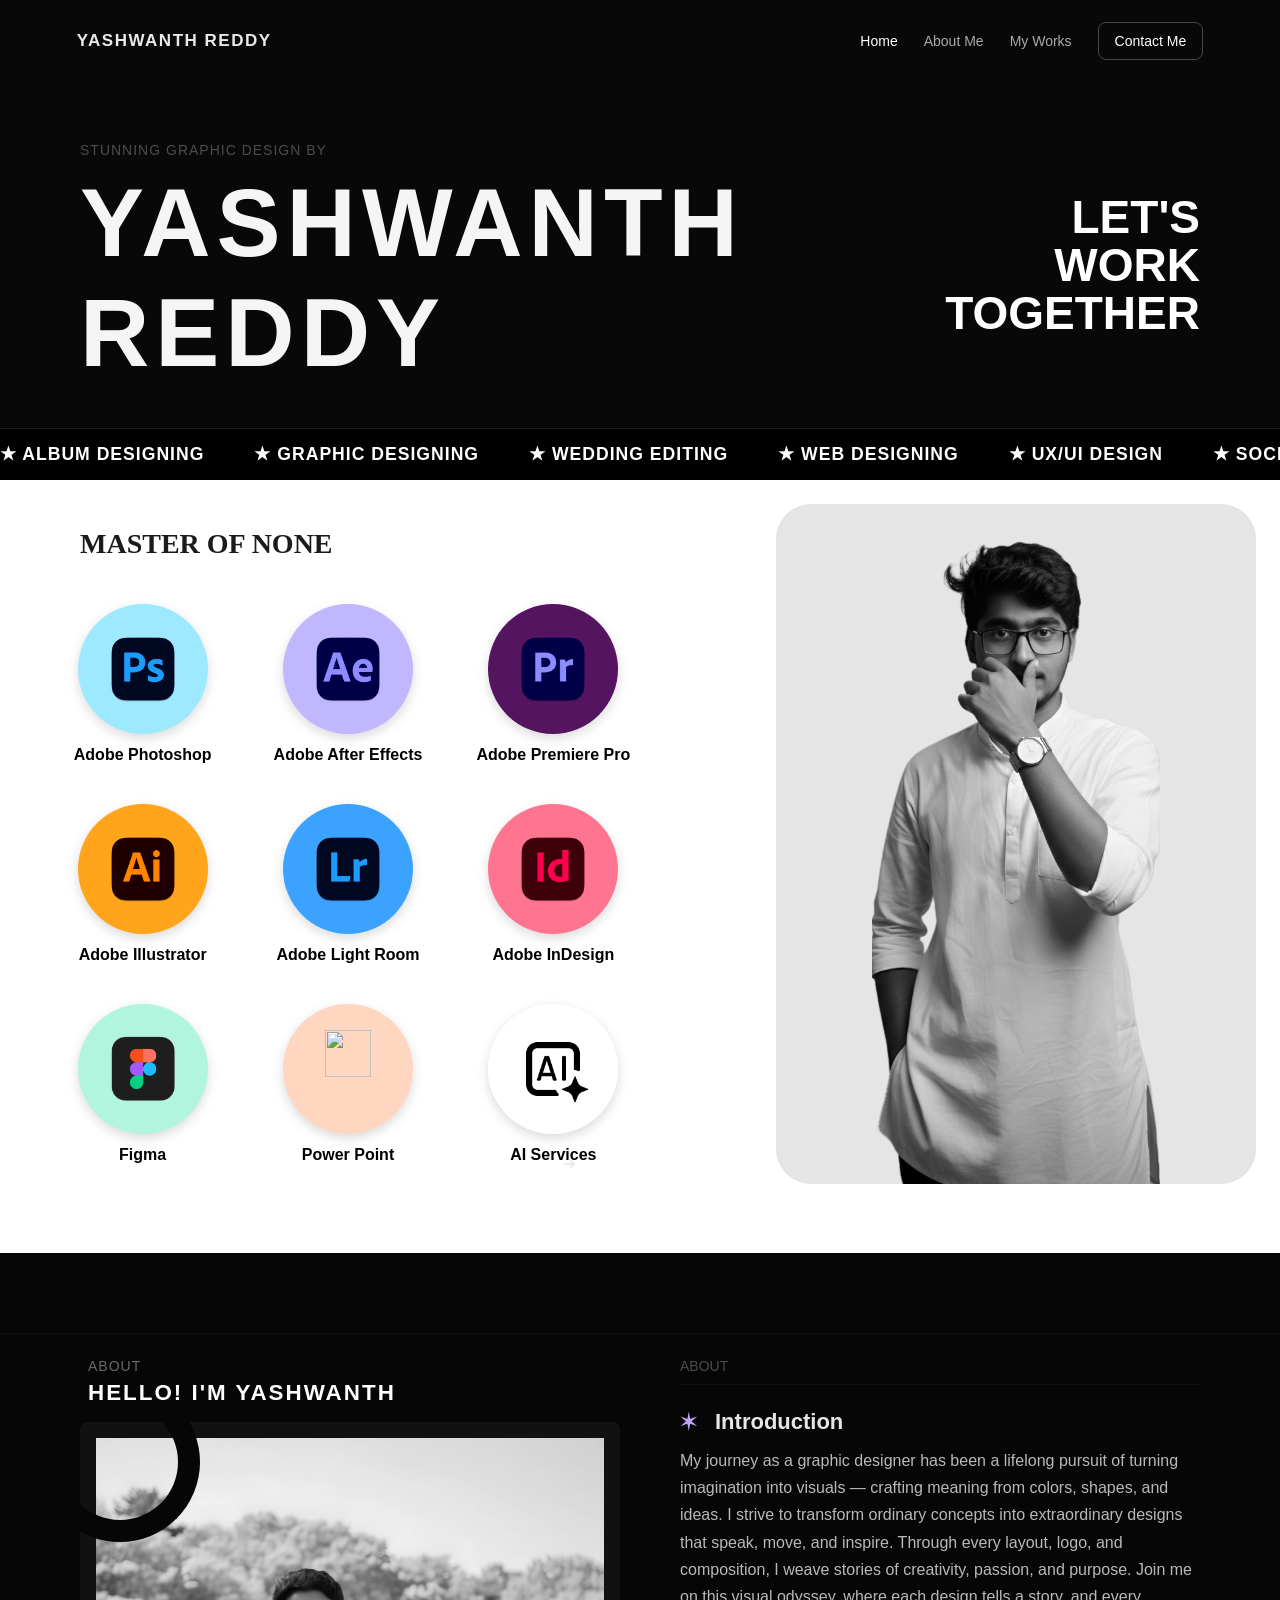
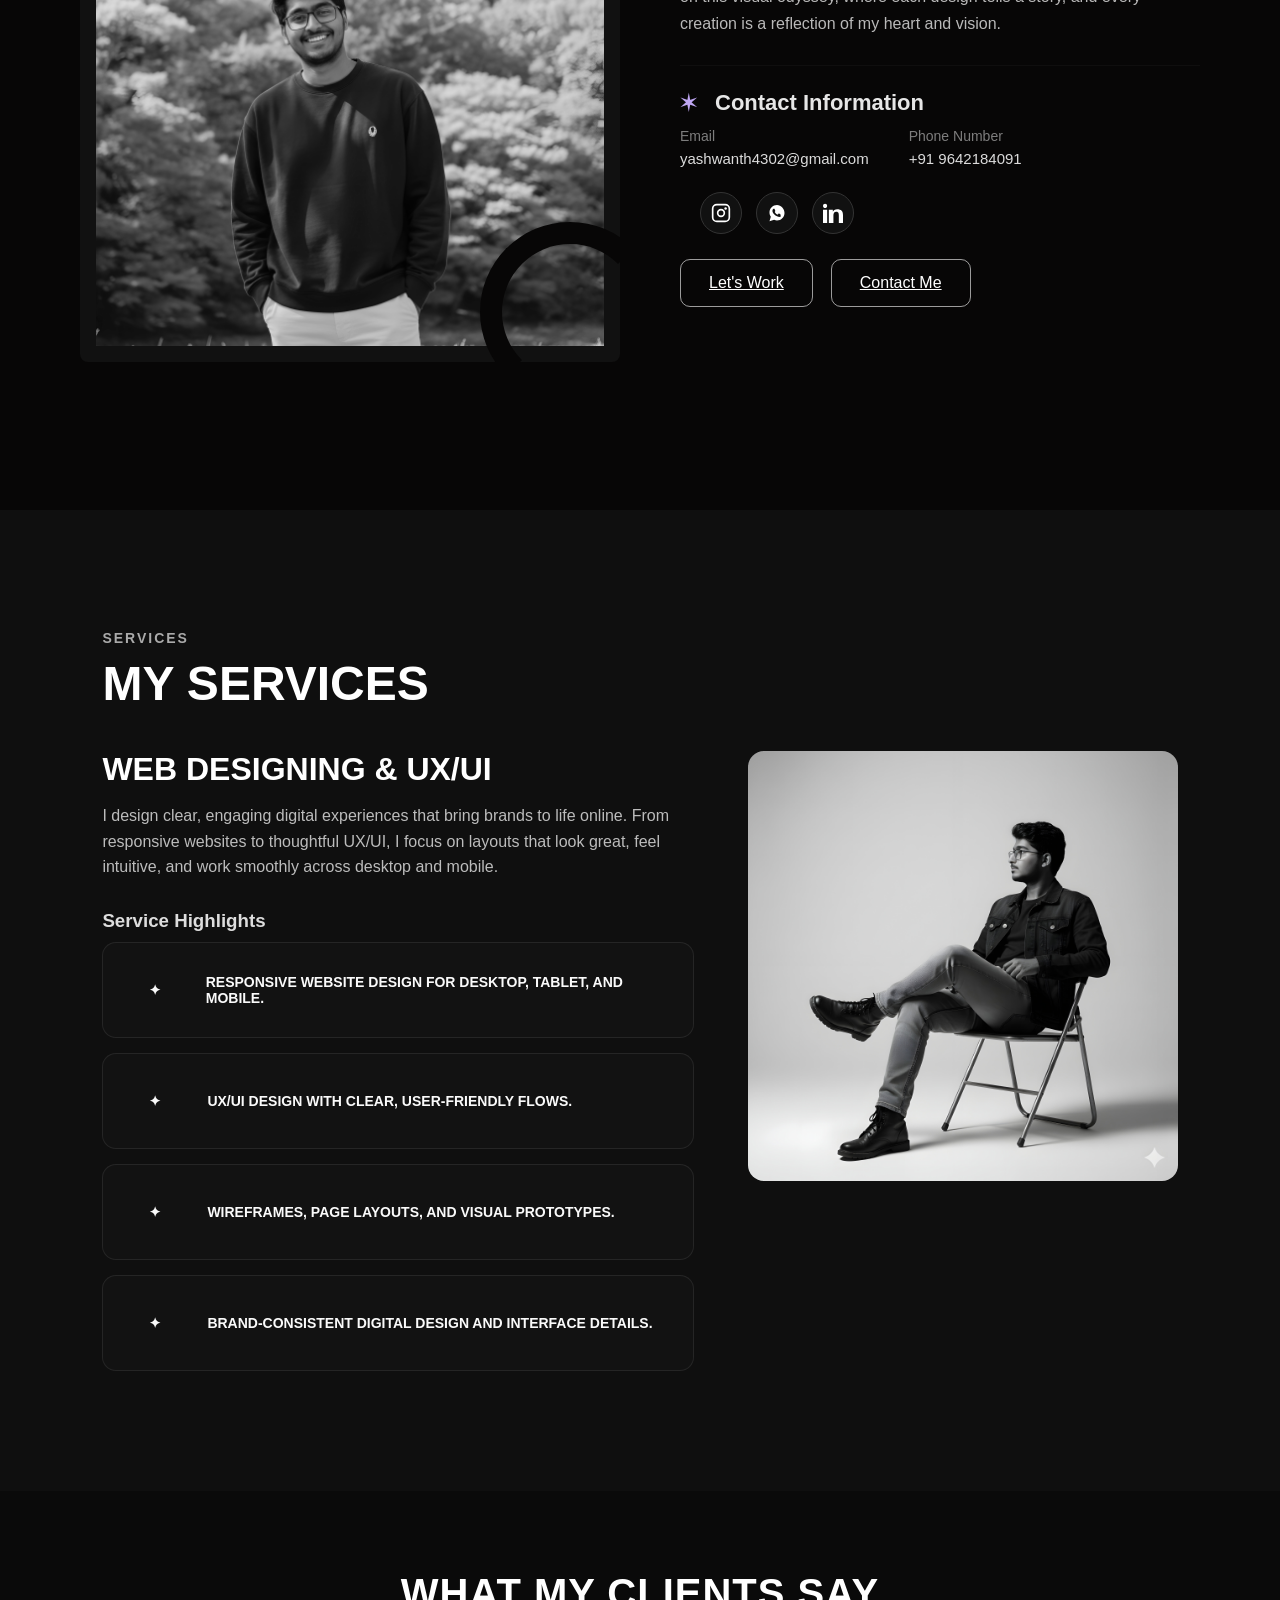
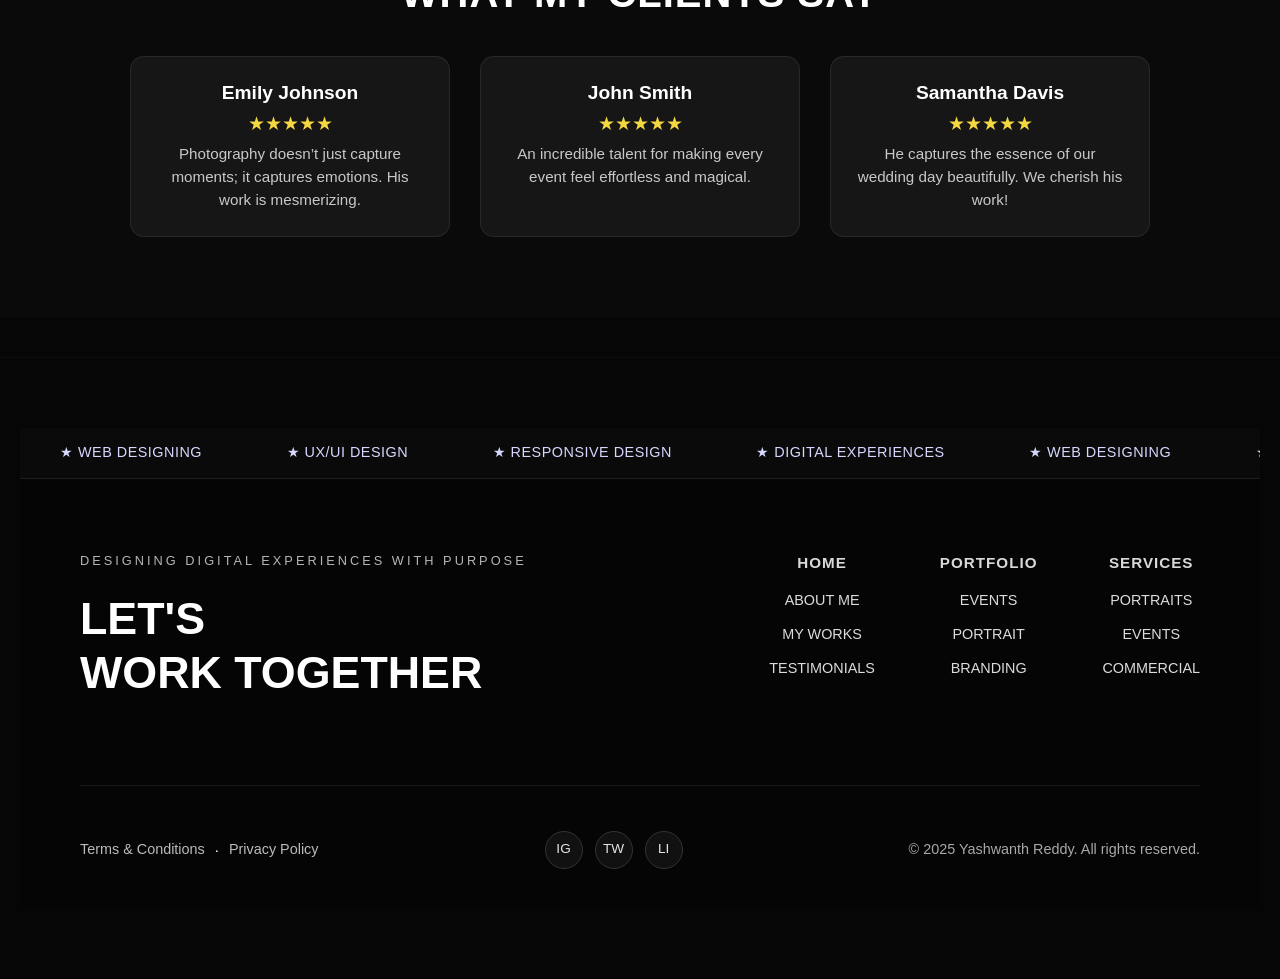
==== commit 46f5318a: "Initial portfolio upload" ====
--- a/index.html
+++ b/index.html
@@ -17,24 +17,44 @@
 }
 </style>
 
+
+<style>
+/* Unified navigation matching the My Works page */
+.site-header{background:#080808!important;border-bottom:1px solid #202020!important;padding-bottom:0!important}
+.header-inner{height:82px;box-sizing:border-box;padding:0 clamp(22px,6vw,88px)!important;display:flex;align-items:center;justify-content:space-between}
+.logo{font:700 17px 'Space Grotesk',sans-serif!important;letter-spacing:1.5px!important}
+.main-nav{gap:26px!important}
+.main-nav .nav-item{color:#aaa!important;text-decoration:none!important;font-size:14px!important;font-weight:400!important;padding:0!important;border-radius:0!important;background:transparent!important}
+.main-nav .nav-item.active{color:#fff!important;background:transparent!important}
+.main-nav .contact-btn{border:1px solid #444!important;padding:10px 16px!important;border-radius:8px!important;color:#fff!important;background:transparent!important;font-size:14px!important}
+@media(max-width:900px){.header-inner{height:auto;min-height:82px;padding:18px 22px!important}.main-nav{gap:12px!important;flex-wrap:wrap}.main-nav .nav-item{font-size:13px!important}.main-nav .contact-btn{padding:9px 12px!important}}
+</style>
+
 </head>
-<body class="dark"> <header id="hero" class="site-header" > <div class="header-inner"> <div class="logo">YASHWANTH REDDY</div> <nav class="main-nav"> <a class="nav-item active" href="index.html">Home</a> <a class="nav-item" href="about.html">About Me</a> <button class="contact-btn" onclick="location.href='index.html#introduction'">Contact Me</button>
-</nav> </div> <div class="hero-row"> <div class="hero-left"> <div class="hero-pre">STUNNING GRAPHIC DESIGN BY</div> <h1 class="hero-name">YASHWANTH REDDY</h1> </div> <div class="hero-right"> <div class="cta-large">LET'S<br>WORK TOGETHER</div> </div> </div> </header> <!-- INFINITE SCROLLING SERVICES TICKER (NO YELLOW SHAPE) -->
+<body class="dark"> <header id="hero" class="site-header" > <div class="header-inner"> <a class="logo" href="index.html" aria-label="Yashwanth Reddy home"><span class="logo-full">YASHWANTH REDDY</span><span class="logo-mobile">YR</span></a>
+        <button class="menu-toggle" type="button" aria-label="Open navigation menu" aria-expanded="false" aria-controls="mobile-menu"><span></span><span></span><span></span></button> <nav class="main-nav"> <a class="nav-item active" href="index.html">Home</a> <a class="nav-item" href="about.html">About Me</a> <a class="nav-item" href="my-works.html">My Works</a> <button class="contact-btn" onclick="location.href='index.html#introduction'">Contact Me</button>
+</nav> </div>
+    <div class="menu-backdrop" data-menu-close></div>
+    <nav class="mobile-menu" id="mobile-menu" aria-label="Mobile navigation" aria-hidden="true">
+      <button class="menu-close" type="button" aria-label="Close navigation menu" data-menu-close>×</button>
+      <a href="index.html">Home</a><a href="about.html">About Me</a><a href="my-works.html">My Works</a><a href="index.html#introduction">Contact Me</a>
+    </nav>
+    <div class="hero-row"> <div class="hero-left"> <div class="hero-pre">STUNNING GRAPHIC DESIGN BY</div> <h1 class="hero-name">YASHWANTH REDDY</h1> </div> <div class="hero-right"> <div class="cta-large">LET'S<br>WORK TOGETHER</div> </div> </div> </header> <!-- INFINITE SCROLLING SERVICES TICKER (NO YELLOW SHAPE) -->
   <div class="services-ticker">
     <div class="services-track">
       <span>★ ALBUM DESIGNING</span>
       <span>★ GRAPHIC DESIGNING</span>
       <span>★ WEDDING EDITING</span>
-      <span>★ INTERIOR DESIGN</span>
-      <span>★ BRANDING PHOTOGRAPHY</span>
+      <span>★ WEB DESIGNING</span>
+      <span>★ UX/UI DESIGN</span>
       <span>★ SOCIAL MEDIA POSTERS</span>
   
       <!-- duplicate for smooth infinite scroll -->
       <span>★ ALBUM DESIGNING</span>
       <span>★ GRAPHIC DESIGNING</span>
       <span>★ WEDDING EDITING</span>
-      <span>★ INTERIOR DESIGN</span>
-      <span>★ BRANDING PHOTOGRAPHY</span>
+      <span>★ WEB DESIGNING</span>
+      <span>★ UX/UI DESIGN</span>
       <span>★ SOCIAL MEDIA POSTERS</span>
     </div> </div> </div> <main class="content"> <section class="skills-area"> <h2 class="section-title">MASTER OF NONE</h2> <div class="skills-and-image"> 
 <div class="skills-grid">
@@ -46,9 +66,6 @@
     <div class="skill"><div class="skill-icon id"><img src="images/skills/id.png"></div><p>Adobe InDesign</p></div>
     <div class="skill"><div class="skill-icon fg"><img src="images/skills/figma.png"></div><p>Figma</p></div>
     <div class="skill"><div class="skill-icon pp"><img src="images/skills/powerpoint.png"></div><p>Power Point</p></div>
-    <div class="skill"><div class="skill-icon sk"><img src="images/skills/sketchup.png"></div><p>SketchUp</p></div>
-    <div class="skill"><div class="skill-icon ro"><img src="images/skills/rotato.png"></div><p>Rotato</p></div>
-    <div class="skill"><div class="skill-icon cd"><img src="images/skills/coreldraw.png"></div><p>Corel Draw</p></div>
     <div class="skill"><div class="skill-icon ais"><img src="images/skills/aiservices.png"></div><p>AI Services</p></div>
 </div>
   </div>
@@ -98,23 +115,24 @@
   <div class="services-content">
 
     <div class="services-text">
-      <h2 class="service-title">EVENTS</h2>
+      <h2 class="service-title">WEB DESIGNING &amp; UX/UI</h2>
 
       <p class="service-description">
-        Our graphic design service is dedicated to bringing creativity and clarity to your brand.
-        Whether it's logo design, branding, social media visuals, or marketing materials, we craft
-        designs that communicate your message with impact and style.
+        I design clear, engaging digital experiences that bring brands to life online.
+        From responsive websites to thoughtful UX/UI, I focus on layouts that look great,
+        feel intuitive, and work smoothly across desktop and mobile.
       </p>
 
       <h3 class="highlights-heading">Service Highlights</h3>
 
       <div class="service-list">
-        <div class="service-item"><span class="icon">✦</span> COVERAGE FOR WEDDINGS, PARTIES, CORPORATE FUNCTIONS, AND MORE.</div>
-        <div class="service-item"><span class="icon">✦</span> SKILLED PHOTOGRAPHERS WHO KNOW HOW TO SEIZE THE MOMENT.</div>
-        <div class="service-item"><span class="icon">✦</span> A MIX OF CANDID AND POSED SHOTS FOR A COMPREHENSIVE STORY.</div>
-        <div class="service-item"><span class="icon">✦</span> QUICK TURNAROUND FOR YOU TO RELIVE THE DAY'S HIGHLIGHTS.</div>
+        <div class="service-item"><span class="icon">✦</span> RESPONSIVE WEBSITE DESIGN FOR DESKTOP, TABLET, AND MOBILE.</div>
+        <div class="service-item"><span class="icon">✦</span> UX/UI DESIGN WITH CLEAR, USER-FRIENDLY FLOWS.</div>
+        <div class="service-item"><span class="icon">✦</span> WIREFRAMES, PAGE LAYOUTS, AND VISUAL PROTOTYPES.</div>
+        <div class="service-item"><span class="icon">✦</span> BRAND-CONSISTENT DIGITAL DESIGN AND INTERFACE DETAILS.</div>
       </div>
     </div>
+
 
     <div class="services-image">
       <img src="services_image.jpg" alt="service image">
@@ -163,20 +181,20 @@
 
   <div class="categories-ticker">
     <div class="ticker-track">
-        <span>★ WEDDING PHOTOGRAPHY</span>
-        <span>★ LANDSCAPE PHOTOGRAPHY</span>
-        <span>★ BRANDING PHOTOGRAPHY</span>
-        <span>★ PORTRAIT PHOTOGRAPHY</span>
-        <span>★ EVENT PHOTOGRAPHY</span>
-        <span>★ COMMERCIAL PHOTOGRAPHY</span>
+        <span>★ WEB DESIGNING</span>
+        <span>★ UX/UI DESIGN</span>
+        <span>★ RESPONSIVE DESIGN</span>
+        <span>★ DIGITAL EXPERIENCES</span>
+        <span>★ WEB DESIGNING</span>
+        <span>★ UX/UI DESIGN</span>
 
         <!-- DUPLICATED FOR SMOOTH LOOP -->
-        <span>★ WEDDING PHOTOGRAPHY</span>
-        <span>★ LANDSCAPE PHOTOGRAPHY</span>
-        <span>★ BRANDING PHOTOGRAPHY</span>
-        <span>★ PORTRAIT PHOTOGRAPHY</span>
-        <span>★ EVENT PHOTOGRAPHY</span>
-        <span>★ COMMERCIAL PHOTOGRAPHY</span>
+        <span>★ WEB DESIGNING</span>
+        <span>★ UX/UI DESIGN</span>
+        <span>★ RESPONSIVE DESIGN</span>
+        <span>★ DIGITAL EXPERIENCES</span>
+        <span>★ WEB DESIGNING</span>
+        <span>★ UX/UI DESIGN</span>
     </div>
 </div>
 
@@ -188,7 +206,7 @@
   <div class="footer-top">
 
       <div class="footer-left">
-          <p class="footer-eyebrow">A MORE MEANINGFUL HOME FOR PHOTOGRAPHY</p>
+          <p class="footer-eyebrow">DESIGNING DIGITAL EXPERIENCES WITH PURPOSE</p>
           <h2 class="footer-cta">LET'S<br>WORK TOGETHER</h2>
       </div>
 
@@ -265,5 +283,31 @@
 </script>
 <!-- Step 3 ends here -->
 
+
+<script>
+(() => {
+  const toggle = document.querySelector('.menu-toggle');
+  const menu = document.querySelector('.mobile-menu');
+  const backdrop = document.querySelector('.menu-backdrop');
+  if (!toggle || !menu || !backdrop) return;
+  const closeMenu = () => {
+    document.body.classList.remove('menu-open');
+    toggle.setAttribute('aria-expanded', 'false');
+    toggle.setAttribute('aria-label', 'Open navigation menu');
+    menu.setAttribute('aria-hidden', 'true');
+  };
+  toggle.addEventListener('click', () => {
+    const open = !document.body.classList.contains('menu-open');
+    document.body.classList.toggle('menu-open', open);
+    toggle.setAttribute('aria-expanded', String(open));
+    toggle.setAttribute('aria-label', open ? 'Close navigation menu' : 'Open navigation menu');
+    menu.setAttribute('aria-hidden', String(!open));
+  });
+  document.querySelectorAll('[data-menu-close]').forEach(el => el.addEventListener('click', closeMenu));
+  menu.querySelectorAll('a').forEach(link => link.addEventListener('click', closeMenu));
+  document.addEventListener('keydown', e => { if (e.key === 'Escape') closeMenu(); });
+})();
+</script>
+
 </body>
 </html>
--- a/style.css
+++ b/style.css
@@ -1332,3 +1332,601 @@
   }
 }
 
+
+
+/* Responsive layout improvements */
+html { scroll-behavior: smooth; }
+body { min-width: 0; overflow-x: clip; }
+img, video, iframe { max-width: 100%; }
+.site-header, .content, main { max-width: 100%; }
+.header-inner { gap: 20px; }
+.hero-row { gap: 28px; }
+.hero-name { overflow-wrap: anywhere; }
+.skills-grid, .testimonials-grid, .contact-grid { min-width: 0; }
+.service-inner { scrollbar-width: none; }
+.service-inner::-webkit-scrollbar { display: none; }
+
+@media (max-width: 1024px) {
+  .header-inner { padding: 24px 32px; }
+  .hero-row { padding: 48px 32px 36px; }
+  .hero-name { font-size: clamp(48px, 8vw, 76px); letter-spacing: 3px; }
+  .cta-large { font-size: clamp(28px, 4vw, 40px); }
+  .content { width: 100%; }
+  .skills-and-image { gap: 28px; }
+  .skills-grid { grid-template-columns: repeat(3, minmax(0, 1fr)); }
+  .services-inner { gap: 24px; }
+  .services-image { max-width: 45%; }
+  .timeline-section { padding-left: 24px; padding-right: 24px; }
+  .footer-core, .footer-top { gap: 28px; }
+}
+
+@media (max-width: 700px) {
+  .header-inner { flex-direction: column; align-items: flex-start; padding: 20px 20px 12px; gap: 14px; }
+  .logo { font-size: 16px; letter-spacing: 1.5px; }
+  .main-nav { width: 100%; flex-wrap: wrap; gap: 8px; }
+  .nav-item { padding: 10px 12px; font-size: 13px; }
+  .contact-btn { padding: 10px 12px; font-size: 13px; }
+  .hero-row { flex-direction: column; align-items: flex-start; padding: 42px 20px 30px; gap: 26px; }
+  .hero-left, .hero-right { max-width: 100%; width: 100%; text-align: left; }
+  .hero-pre { font-size: 11px; letter-spacing: 1.4px; }
+  .hero-name { font-size: clamp(38px, 11vw, 64px); line-height: 1.02; letter-spacing: 1px; }
+  .cta-large { font-size: clamp(30px, 8vw, 42px); }
+  .service-inner { margin-left: 0; padding: 12px 20px; gap: 18px; }
+  .content { padding-left: 20px; padding-right: 20px; }
+  .skills-area, .skills-and-image, .services-inner, .about-inner, .contact-grid { display: flex; flex-direction: column; }
+  .skills-grid { grid-template-columns: repeat(2, minmax(0, 1fr)); gap: 12px; }
+  .skills-nav, .category-nav, .service-nav { flex-wrap: wrap; gap: 10px; }
+  .services-image, .portrait, .about-photo, .right-image-wrap { width: 100%; max-width: 100%; height: auto; }
+  .services-section, .about-extended, .testimonials-section, .timeline-section, .contact-section { padding: 48px 20px; }
+  .section-title, .service-title, .about-title, .timeline-title, .testimonials-kicker, .footer-title { font-size: clamp(26px, 7vw, 38px); line-height: 1.15; }
+  .service-description, .about-text, .card-text { font-size: 15px; line-height: 1.7; }
+  .timeline-wrapper { padding-left: 34px; }
+  .timeline-line { left: 12px; }
+  .timeline-item { gap: 12px; }
+  .timeline-box { padding: 18px; }
+  .testimonials-grid { grid-template-columns: 1fr; }
+  .client-comment-box, .comment-form, .comment-textarea { width: 100%; max-width: 100%; }
+  .contact-grid { gap: 20px; }
+  .footer-core, .footer-top, .footer-columns, .footer-links-grid { display: flex; flex-direction: column; width: 100%; }
+  .footer-left, .footer-middle, .footer-right { width: 100%; min-width: 0; }
+  .footer-cta { font-size: clamp(30px, 8vw, 42px); }
+  .footer-bottom { flex-wrap: wrap; gap: 14px; }
+  .social-icons { flex-wrap: wrap; }
+}
+
+@media (max-width: 380px) {
+  .nav-item { padding: 8px 9px; }
+  .skills-grid { grid-template-columns: 1fr 1fr; }
+  .hero-name { font-size: 36px; }
+}
+
+/* Refined responsive layout — preserve the original visual direction */
+@media (max-width: 700px) {
+  .site-header { overflow: hidden; }
+  .header-inner {
+    flex-direction: row !important;
+    align-items: center !important;
+    justify-content: space-between;
+    flex-wrap: wrap;
+    padding: 18px 20px 12px !important;
+    gap: 14px !important;
+  }
+  .logo { font-size: 14px; letter-spacing: 1.2px; }
+  .main-nav {
+    display: flex;
+    width: 100%;
+    flex-wrap: nowrap !important;
+    gap: 8px !important;
+    overflow-x: auto;
+    padding: 0 0 6px;
+    scrollbar-width: none;
+  }
+  .main-nav::-webkit-scrollbar { display: none; }
+  .nav-item, .contact-btn { flex: 0 0 auto; white-space: nowrap; }
+
+  .hero-row {
+    display: grid !important;
+    grid-template-columns: 1fr;
+    align-items: start !important;
+    padding: 34px 20px 28px !important;
+    gap: 22px !important;
+  }
+  .hero-left, .hero-right { width: 100% !important; max-width: none !important; }
+  .hero-pre { font-size: 10px; letter-spacing: 1.5px; margin-bottom: 12px; }
+  .hero-name {
+    font-size: clamp(42px, 12.5vw, 66px) !important;
+    line-height: .98 !important;
+    letter-spacing: -1.5px !important;
+    overflow-wrap: normal !important;
+    word-break: normal;
+  }
+  .cta-large {
+    font-size: clamp(28px, 8.6vw, 44px) !important;
+    line-height: .98 !important;
+    letter-spacing: -1px;
+    max-width: 12ch;
+  }
+  .services-ticker { width: 100%; overflow: hidden; }
+  .services-track { width: max-content; white-space: nowrap; }
+  .services-track span { flex: 0 0 auto; }
+
+  .content { padding: 0 !important; }
+  .skills-area { padding: 34px 20px 42px; }
+  .section-title {
+    margin: 0 0 22px !important;
+    font-size: clamp(27px, 7.5vw, 36px) !important;
+    line-height: 1.05;
+    max-width: 12ch;
+  }
+  .skills-and-image {
+    display: flex !important;
+    flex-direction: column !important;
+    gap: 28px !important;
+    padding: 0 !important;
+    width: 100%;
+  }
+  .skills-grid {
+    width: 100% !important;
+    grid-template-columns: repeat(3, minmax(0, 1fr)) !important;
+    gap: 20px 10px !important;
+    padding: 0 !important;
+  }
+  .skill { min-width: 0; text-align: center; }
+  .skill-icon { margin-left: auto; margin-right: auto; }
+  .skill p { font-size: 11px; line-height: 1.25; overflow-wrap: anywhere; }
+  .right-image-wrap {
+    width: 100% !important;
+    align-items: center !important;
+    margin: 0 !important;
+  }
+  .portrait-box { max-width: min(100%, 330px); }
+  .portrait { display: block; width: 100%; height: auto; }
+
+  .about-extended, .services-section, .testimonials-section, .timeline-section, .contact-section {
+    padding: 42px 20px !important;
+  }
+  .about-inner, .services-content {
+    display: flex !important;
+    flex-direction: column !important;
+    gap: 28px;
+  }
+  .about-left, .about-right, .services-text, .services-image {
+    width: 100% !important;
+    max-width: none !important;
+    min-width: 0 !important;
+  }
+  .about-photo, .services-image img { display: block; width: 100%; height: auto; }
+  .contact-grid { grid-template-columns: 1fr !important; gap: 14px; }
+  .contact-value { overflow-wrap: anywhere; }
+  .testimonials-grid { grid-template-columns: 1fr !important; }
+  .footer-core, .footer-top, .footer-columns, .footer-links-grid {
+    display: flex !important; flex-direction: column !important; gap: 22px;
+  }
+}
+@media (max-width: 390px) {
+  .hero-name { font-size: 39px !important; }
+  .skills-grid { grid-template-columns: repeat(2, minmax(0, 1fr)) !important; }
+  .logo { font-size: 12px; }
+}
+
+
+/* Mobile header: compact YR brand + off-canvas hamburger navigation */
+.logo { text-decoration: none; color: inherit; }
+.logo-mobile { display: none; }
+.menu-toggle, .mobile-menu, .menu-backdrop { display: none; }
+@media (max-width: 700px) {
+  .site-header { overflow: visible !important; }
+  .header-inner {
+    box-sizing: border-box;
+    width: 100%;
+    min-height: 68px;
+    padding: 14px 20px !important;
+    flex-direction: row !important;
+    align-items: center !important;
+    justify-content: space-between !important;
+    gap: 12px !important;
+  }
+  .logo { display: inline-flex; align-items: center; font-size: 0 !important; line-height: 1; }
+  .logo-full { display: none; }
+  .logo-mobile {
+    display: inline-block;
+    font-family: inherit;
+    font-size: 24px;
+    font-weight: 900;
+    letter-spacing: -1.5px;
+    color: #fff;
+  }
+  .main-nav { display: none !important; }
+  .menu-toggle {
+    display: flex;
+    width: 44px;
+    height: 44px;
+    padding: 11px 9px;
+    border: 1px solid rgba(255,255,255,.2);
+    border-radius: 10px;
+    background: rgba(255,255,255,.04);
+    flex-direction: column;
+    justify-content: center;
+    gap: 5px;
+    cursor: pointer;
+    z-index: 1002;
+  }
+  .menu-toggle span { display: block; width: 24px; height: 2px; border-radius: 2px; background: #fff; transition: transform .22s ease, opacity .22s ease; }
+  body.menu-open .menu-toggle span:first-child { transform: translateY(7px) rotate(45deg); }
+  body.menu-open .menu-toggle span:nth-child(2) { opacity: 0; }
+  body.menu-open .menu-toggle span:last-child { transform: translateY(-7px) rotate(-45deg); }
+  .menu-backdrop {
+    display: block;
+    position: fixed;
+    inset: 0;
+    z-index: 1000;
+    background: rgba(0,0,0,.58);
+    opacity: 0;
+    visibility: hidden;
+    transition: opacity .25s ease, visibility .25s ease;
+  }
+  .mobile-menu {
+    display: flex;
+    position: fixed;
+    top: 0;
+    right: 0;
+    z-index: 1001;
+    box-sizing: border-box;
+    width: min(82vw, 340px);
+    height: 100dvh;
+    padding: 86px 28px 28px;
+    background: #101010;
+    border-left: 1px solid rgba(255,255,255,.1);
+    flex-direction: column;
+    gap: 8px;
+    transform: translateX(100%);
+    transition: transform .28s ease;
+  }
+  .mobile-menu a {
+    display: block;
+    padding: 17px 14px;
+    color: #fff;
+    text-decoration: none;
+    font-size: 17px;
+    font-weight: 650;
+    border-bottom: 1px solid rgba(255,255,255,.1);
+  }
+  .mobile-menu a:active, .mobile-menu a:hover { background: rgba(255,255,255,.06); }
+  .menu-close {
+    position: absolute;
+    top: 20px;
+    right: 22px;
+    width: 42px;
+    height: 42px;
+    border: 1px solid rgba(255,255,255,.2);
+    border-radius: 50%;
+    background: transparent;
+    color: #fff;
+    font-size: 30px;
+    line-height: 1;
+    cursor: pointer;
+  }
+  body.menu-open { overflow: hidden; }
+  body.menu-open .menu-backdrop { opacity: 1; visibility: visible; }
+  body.menu-open .mobile-menu { transform: translateX(0); }
+}
+@media (prefers-reduced-motion: reduce) {
+  .menu-backdrop, .mobile-menu, .menu-toggle span { transition: none !important; }
+}
+
+/* Mobile refinements requested: keep menu icon and close button distinct,
+   compact 4x3 skills grid, and compact vertically scrollable testimonials. */
+@media (max-width: 700px) {
+  /* Keep the hamburger as a hamburger while the panel is open; the panel has
+     its own close control, so avoid the overlapping double-X appearance. */
+  body.menu-open .menu-toggle span:first-child,
+  body.menu-open .menu-toggle span:nth-child(2),
+  body.menu-open .menu-toggle span:last-child {
+    transform: none !important;
+    opacity: 1 !important;
+  }
+  .menu-toggle { gap: 5px !important; }
+
+  /* MASTER OF NONE: compact software skill icons in a 4-column x 3-row grid. */
+  .skills-area { padding: 28px 12px 34px !important; }
+  .skills-area .section-title {
+    font-size: clamp(25px, 7vw, 32px) !important;
+    line-height: 1.05 !important;
+    margin: 0 8px 18px !important;
+  }
+  .skills-and-image {
+    display: block !important;
+    padding: 0 !important;
+    margin: 0 !important;
+    width: 100% !important;
+  }
+  .skills-grid {
+    width: 100% !important;
+    box-sizing: border-box !important;
+    display: grid !important;
+    grid-template-columns: repeat(4, minmax(0, 1fr)) !important;
+    gap: 12px 6px !important;
+    padding: 4px 0 !important;
+  }
+  .skills-grid .skill {
+    min-width: 0 !important;
+    display: flex !important;
+    flex-direction: column !important;
+    align-items: center !important;
+    gap: 6px !important;
+    text-align: center !important;
+  }
+  .skills-grid .skill-icon {
+    width: clamp(48px, 17vw, 66px) !important;
+    height: clamp(48px, 17vw, 66px) !important;
+    min-width: 0 !important;
+    border-radius: 50% !important;
+    display: flex !important;
+    align-items: center !important;
+    justify-content: center !important;
+  }
+  .skills-grid .skill-icon img {
+    width: 62% !important;
+    height: 62% !important;
+    max-width: 100% !important;
+    object-fit: contain !important;
+  }
+  .skills-grid .skill p {
+    margin: 0 !important;
+    font-size: clamp(8px, 2.35vw, 10px) !important;
+    line-height: 1.15 !important;
+    min-height: 22px !important;
+    overflow-wrap: anywhere !important;
+  }
+
+  /* Testimonials: compact cards, one column, vertical scroll through the list. */
+  .testimonials-section { padding: 34px 14px !important; }
+  .testimonials-inner { padding: 0 !important; }
+  .testimonials-heading {
+    font-size: clamp(25px, 7vw, 32px) !important;
+    line-height: 1.1 !important;
+    margin: 0 0 18px !important;
+    text-align: center !important;
+  }
+  .testimonials-grid {
+    display: grid !important;
+    grid-template-columns: minmax(0, 1fr) !important;
+    gap: 12px !important;
+    max-height: min(62vh, 470px) !important;
+    overflow-y: auto !important;
+    overflow-x: hidden !important;
+    padding: 2px 5px 12px !important;
+    overscroll-behavior: contain;
+    scroll-snap-type: y proximity;
+    -webkit-overflow-scrolling: touch;
+  }
+  .testimonials-grid .card {
+    width: 100% !important;
+    max-width: none !important;
+    box-sizing: border-box !important;
+    min-height: 0 !important;
+    padding: 16px 14px !important;
+    margin: 0 !important;
+    scroll-snap-align: start;
+    border-radius: 14px !important;
+  }
+  .testimonials-grid .card-name { font-size: 16px !important; margin: 0 0 5px !important; }
+  .testimonials-grid .card-stars { font-size: 19px !important; line-height: 1.2 !important; }
+  .testimonials-grid .card-text { font-size: 13px !important; line-height: 1.45 !important; margin: 8px 0 0 !important; }
+}
+
+/* Final mobile fixes based on the latest preview */
+@media (max-width: 700px) {
+  /* Only show the close button inside the drawer; prevent the header hamburger
+     from also turning into an X behind/over it. */
+  body.menu-open .menu-toggle { visibility: hidden !important; pointer-events: none !important; }
+
+  /* Keep the 4x3 skill grid compact, then restore the original portrait image
+     underneath it so it remains part of the mobile flow. */
+  .skills-and-image { display: flex !important; flex-direction: column !important; align-items: center !important; }
+  .skills-grid { order: 1 !important; }
+  .right-image-wrap {
+    display: flex !important;
+    order: 2 !important;
+    width: 100% !important;
+    max-width: 100% !important;
+    align-items: center !important;
+    margin: 24px auto 0 !important;
+    padding: 0 !important;
+  }
+  .right-image-wrap .arrow { display: none !important; }
+  .portrait-box {
+    display: flex !important;
+    width: min(76vw, 300px) !important;
+    height: min(76vw, 300px) !important;
+    max-width: 100% !important;
+    border-radius: 28px !important;
+    transform: none !important;
+    margin: 0 auto !important;
+  }
+  .portrait-box .portrait {
+    display: block !important;
+    width: 100% !important;
+    height: 100% !important;
+    object-fit: cover !important;
+  }
+
+  /* Compact testimonial cards in a single vertical list with internal scrolling. */
+  .testimonials-grid {
+    grid-template-columns: minmax(0, 1fr) !important;
+    max-height: min(58vh, 420px) !important;
+    overflow-y: auto !important;
+    overflow-x: hidden !important;
+  }
+}
+
+
+/* Portfolio skill grid: nine items arranged in a clean 3 x 3 layout. */
+.skills-grid { grid-template-columns: repeat(3, minmax(0, 1fr)) !important; }
+@media (max-width: 700px) {
+  .skills-grid { grid-template-columns: repeat(3, minmax(0, 1fr)) !important; }
+  .right-image-wrap { display: flex !important; }
+  .portrait-box .portrait { display: block !important; }
+}
+
+
+/* Mobile polish: compact service highlights + horizontal testimonial carousel */
+@media (max-width: 700px) {
+  /* Keep service highlight items compact and balanced instead of tall full-width blocks. */
+  #services .services-text {
+    min-width: 0;
+    width: 100%;
+  }
+  #services .highlights-heading {
+    font-size: 1rem !important;
+    margin: 18px 0 10px !important;
+    letter-spacing: .02em;
+  }
+  #services .service-list {
+    display: grid !important;
+    grid-template-columns: repeat(2, minmax(0, 1fr)) !important;
+    gap: 9px !important;
+    width: 100% !important;
+  }
+  #services .service-item {
+    display: flex !important;
+    align-items: flex-start !important;
+    gap: 7px !important;
+    min-width: 0 !important;
+    min-height: 0 !important;
+    padding: 12px 10px !important;
+    border-radius: 12px !important;
+    font-size: 10px !important;
+    line-height: 1.35 !important;
+    font-weight: 650 !important;
+    overflow-wrap: anywhere !important;
+    box-shadow: none !important;
+  }
+  #services .service-item .icon {
+    flex: 0 0 auto !important;
+    margin: 0 !important;
+    font-size: 11px !important;
+    line-height: 1.3 !important;
+  }
+
+  /* Mobile testimonials: horizontal swipe carousel, one card visible at a time. */
+  #testimonials .testimonials-section,
+  #testimonials.testimonials-section {
+    overflow: hidden !important;
+  }
+  #testimonials .testimonials-inner {
+    width: 100% !important;
+    max-width: 100% !important;
+    overflow: hidden !important;
+  }
+  #testimonials .testimonials-grid {
+    display: grid !important;
+    grid-auto-flow: column !important;
+    grid-auto-columns: 86% !important;
+    grid-template-columns: none !important;
+    gap: 12px !important;
+    width: 100% !important;
+    max-height: none !important;
+    overflow-x: auto !important;
+    overflow-y: hidden !important;
+    padding: 2px 2px 14px !important;
+    scroll-snap-type: x mandatory !important;
+    scroll-padding-inline: 2px;
+    -webkit-overflow-scrolling: touch;
+    overscroll-behavior-x: contain;
+    scrollbar-width: thin;
+  }
+  #testimonials .testimonials-grid .card {
+    width: 100% !important;
+    max-width: none !important;
+    min-height: 150px !important;
+    height: auto !important;
+    margin: 0 !important;
+    padding: 18px 16px !important;
+    box-sizing: border-box !important;
+    scroll-snap-align: start !important;
+    display: flex !important;
+    flex-direction: column !important;
+    justify-content: center !important;
+  }
+  #testimonials .testimonials-grid .card-name {
+    font-size: 16px !important;
+    margin: 0 0 5px !important;
+  }
+  #testimonials .testimonials-grid .card-stars {
+    font-size: 18px !important;
+    margin: 5px 0 !important;
+  }
+  #testimonials .testimonials-grid .card-text {
+    font-size: 13px !important;
+    line-height: 1.45 !important;
+    margin: 6px 0 0 !important;
+  }
+}
+
+
+/* Latest mobile refinements */
+@media (max-width: 700px) {
+  /* Keep service visual on desktop; remove it from the mobile service flow only. */
+  #services .services-image {
+    display: none !important;
+  }
+
+  /* Testimonial carousel: contain hover/glow effects within each slide. */
+  #testimonials {
+    overflow: hidden !important;
+    isolation: isolate;
+  }
+  #testimonials .testimonials-inner {
+    overflow: hidden !important;
+    padding-inline: 14px !important;
+    box-sizing: border-box !important;
+  }
+  #testimonials .testimonials-grid {
+    overflow-x: auto !important;
+    overflow-y: hidden !important;
+    grid-auto-columns: 88% !important;
+    gap: 12px !important;
+    padding: 4px 0 16px !important;
+    margin: 0 !important;
+    scroll-snap-type: x mandatory !important;
+    scroll-padding-inline: 0 !important;
+    overscroll-behavior-x: contain;
+  }
+  #testimonials .testimonials-grid .card {
+    transform: none !important;
+    box-shadow: 0 6px 18px rgba(0,0,0,.28) !important;
+    border: 1px solid rgba(255,255,255,.09) !important;
+    outline: none !important;
+    scroll-snap-align: center !important;
+    position: relative !important;
+    z-index: 0 !important;
+  }
+  #testimonials .testimonials-grid .card:hover,
+  #testimonials .testimonials-grid .card:focus,
+  #testimonials .testimonials-grid .card:active {
+    transform: none !important;
+    box-shadow: 0 6px 18px rgba(0,0,0,.28) !important;
+    z-index: 0 !important;
+  }
+}
+
+
+/* Mobile-only refinements: services, skills and testimonials */
+@media (max-width: 700px) {
+  .skills-grid { grid-template-columns: repeat(3, minmax(0, 1fr)) !important; gap: 18px 10px !important; }
+  .skill-icon { width: clamp(58px, 17vw, 76px) !important; height: clamp(58px, 17vw, 76px) !important; }
+  .skill-icon img { max-width: 60% !important; max-height: 60% !important; }
+  .web-skill, .ux-skill { display:flex; align-items:center; justify-content:center; font-weight:900; font-size:22px; color:#fff; background:#151515; border:1px solid rgba(255,255,255,.12); }
+  .skills-grid .skill p { font-size:12px !important; line-height:1.25 !important; max-width:100%; }
+  #services .services-image { display:none !important; }
+  #services .services-content { display:block !important; }
+  #services .services-text { width:100% !important; }
+  #services .service-list { display:grid !important; grid-template-columns:1fr !important; gap:10px !important; }
+  #services .service-item { padding:15px 14px !important; min-height:0 !important; border-radius:16px !important; font-size:12px !important; line-height:1.45 !important; letter-spacing:.15px !important; }
+  #services .service-title { font-size:clamp(25px,7vw,34px) !important; }
+  #testimonials .testimonials-grid { display:flex !important; flex-wrap:nowrap !important; gap:12px !important; overflow-x:auto !important; overflow-y:hidden !important; width:100% !important; padding:8px 2px 18px !important; margin:0 !important; scroll-snap-type:x mandatory !important; scrollbar-width:none !important; }
+  #testimonials .testimonials-grid::-webkit-scrollbar { display:none !important; }
+  #testimonials .testimonials-grid .card { flex:0 0 min(82vw, 330px) !important; width:min(82vw,330px) !important; min-width:0 !important; box-sizing:border-box !important; margin:0 !important; transform:none !important; position:relative !important; z-index:1 !important; scroll-snap-align:center !important; border-radius:18px !important; }
+  #testimonials .testimonials-grid .card:hover, #testimonials .testimonials-grid .card:active, #testimonials .testimonials-grid .card:focus { transform:none !important; margin:0 !important; z-index:1 !important; box-shadow:0 8px 22px rgba(0,0,0,.28) !important; }
+}
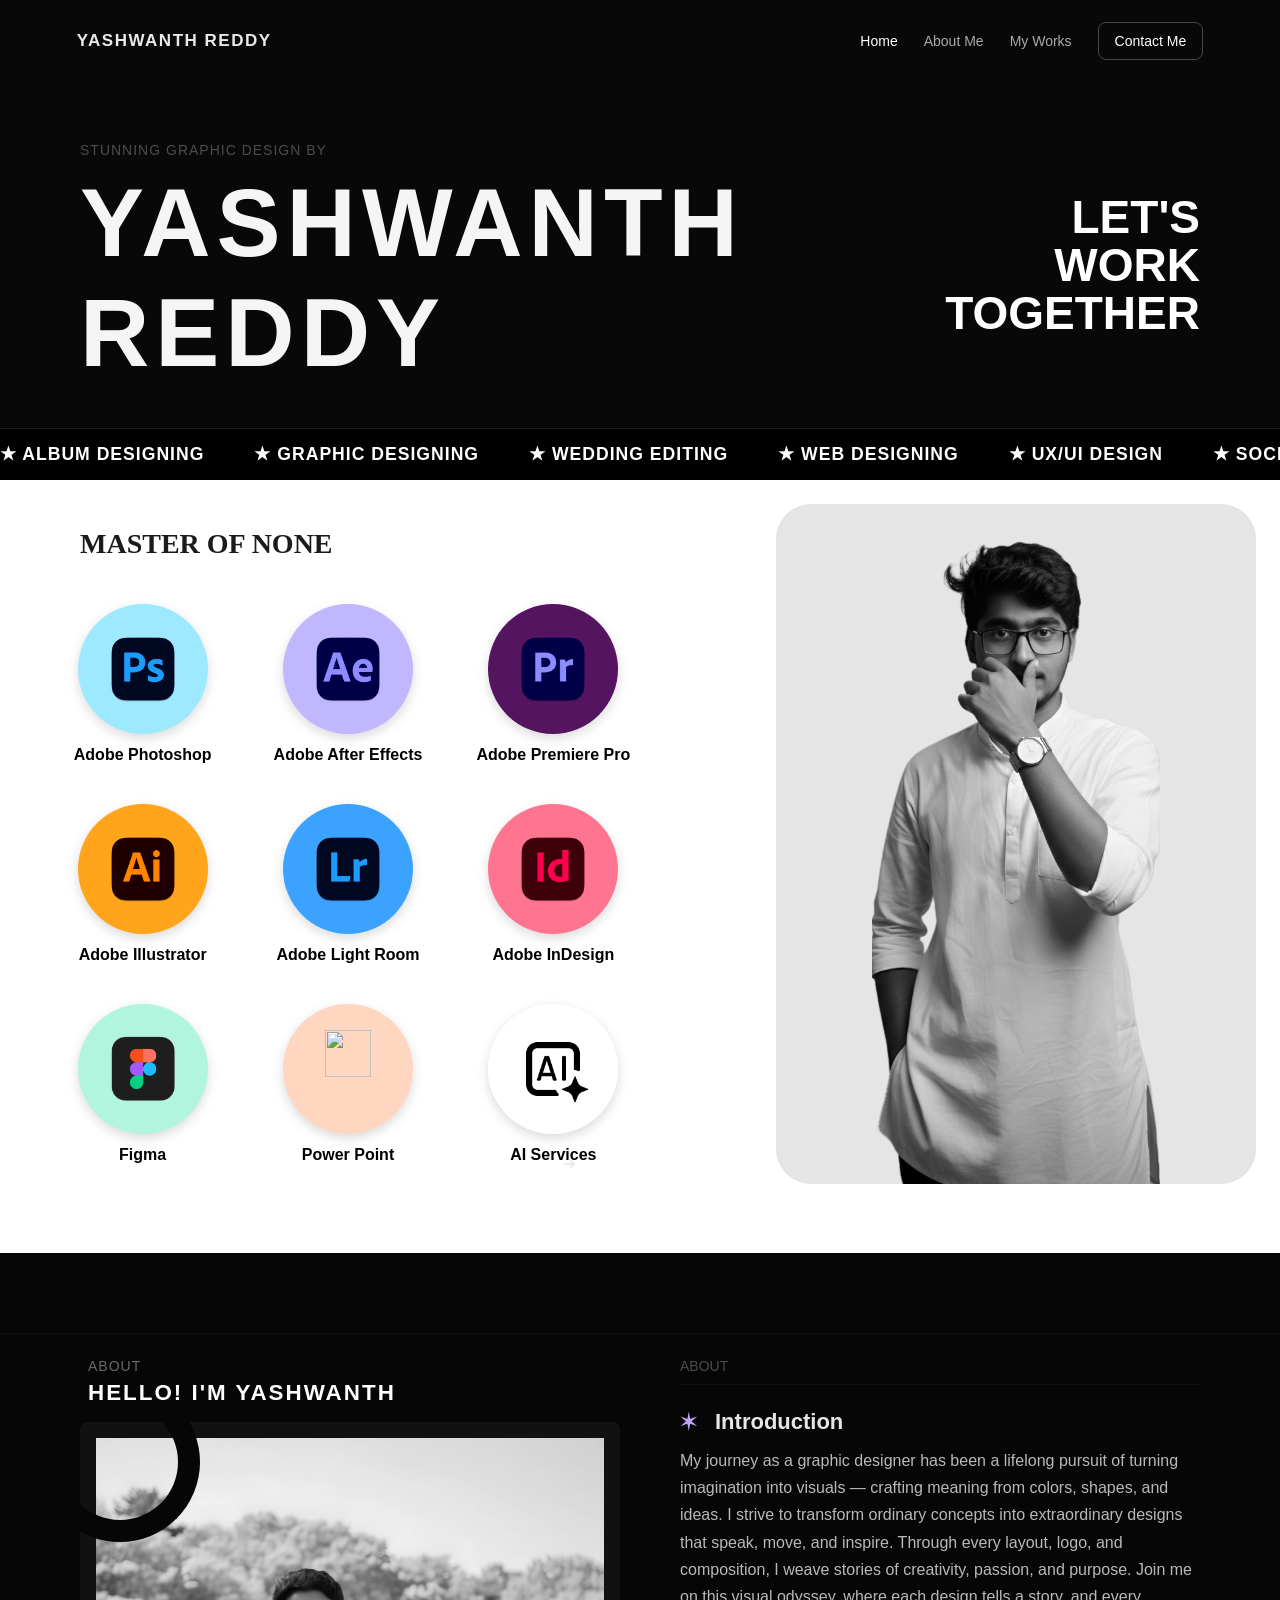
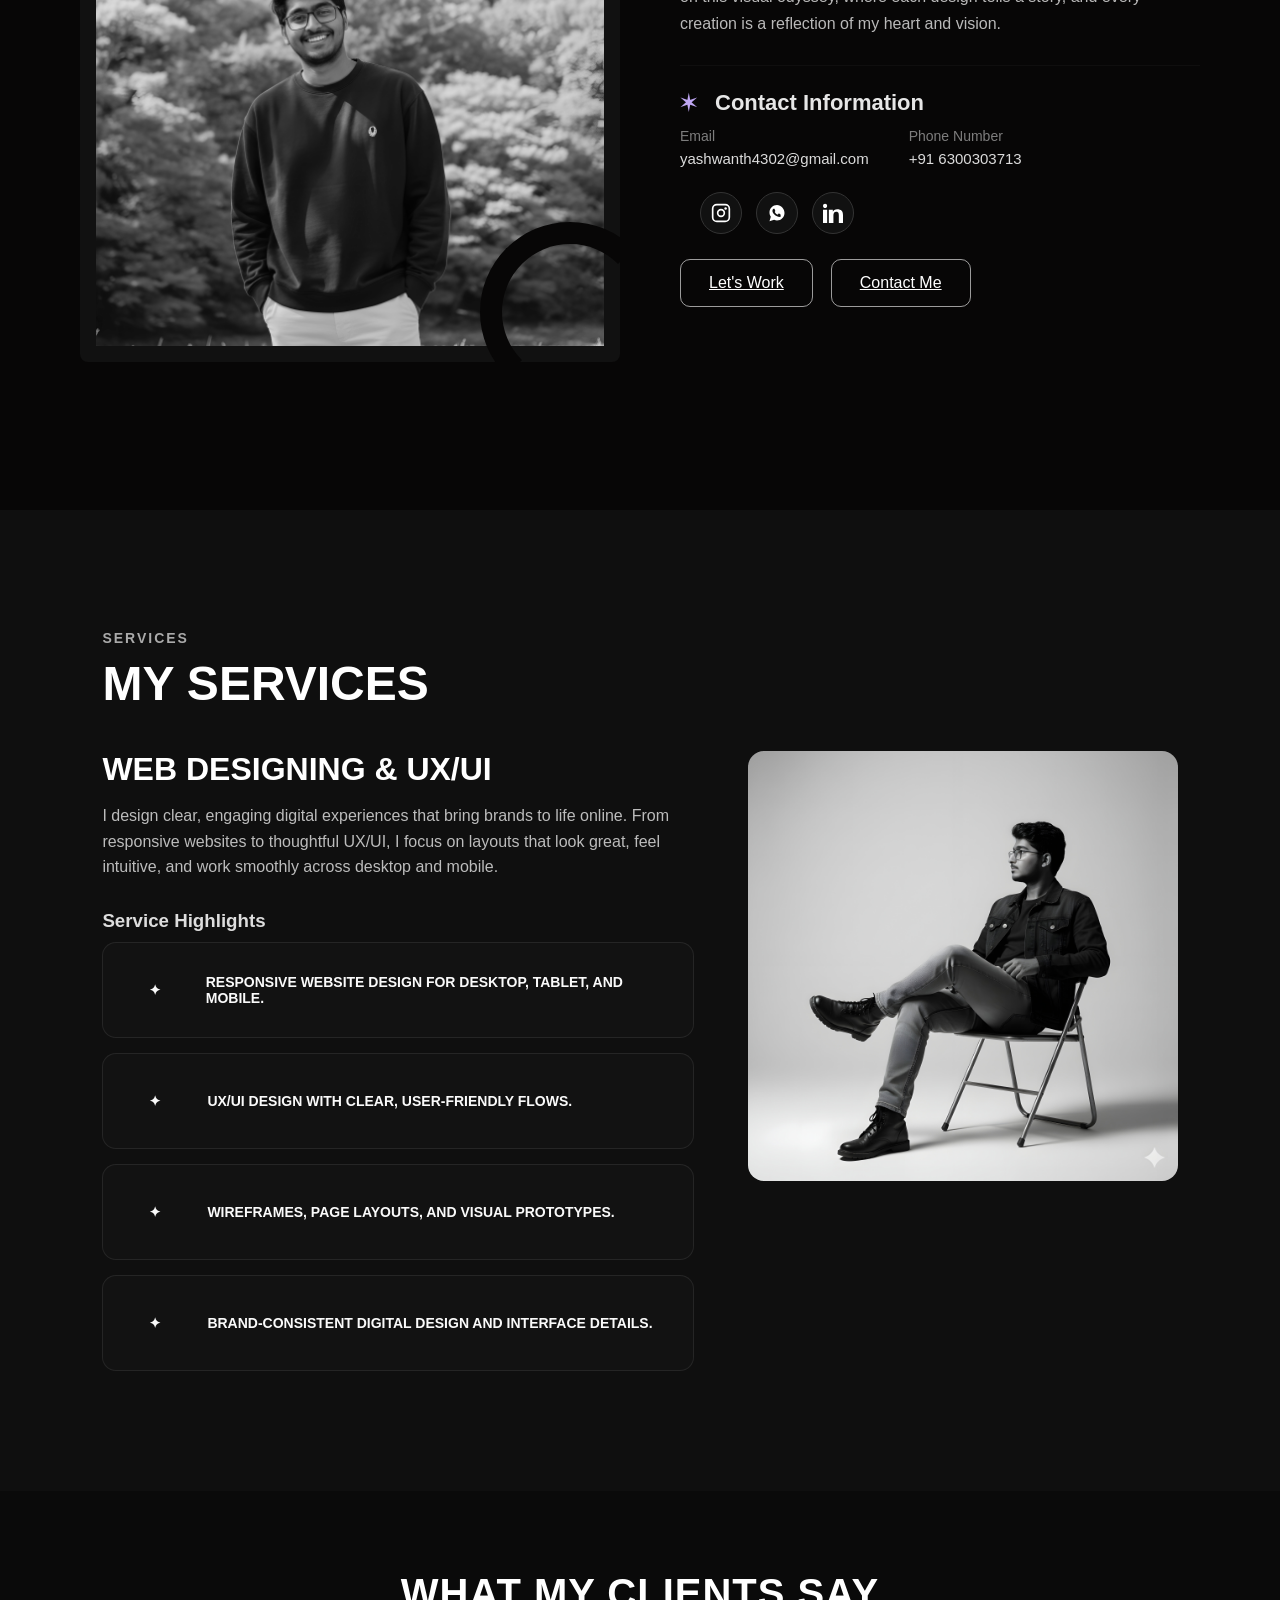
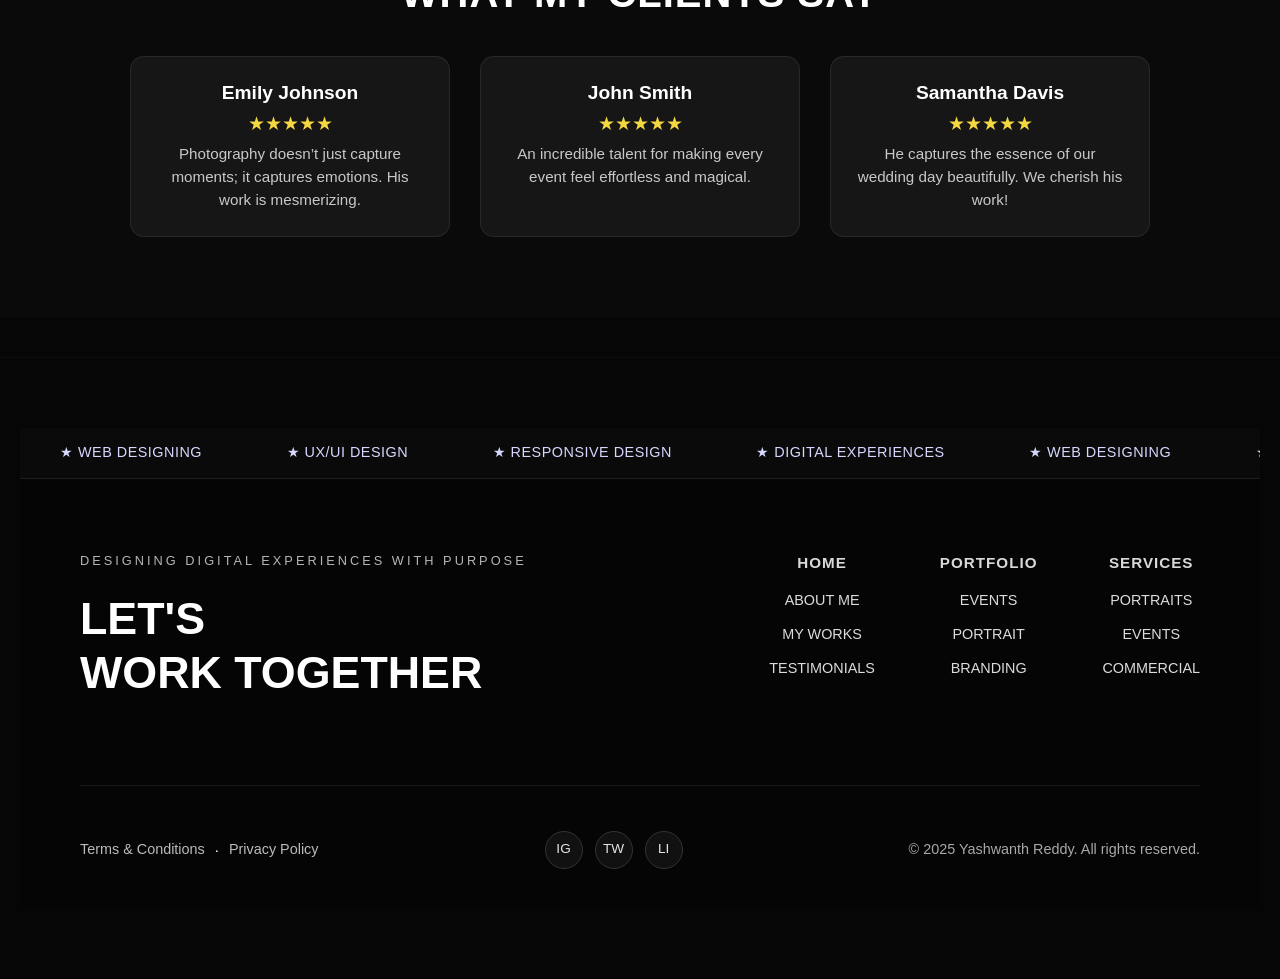
==== commit aa68872f: "Update portfolio with correct files" ====
--- a/index.html
+++ b/index.html
@@ -72,7 +72,7 @@
    <div class="right-image-wrap"> <div class="arrow">➜</div> <div class="portrait-box"> <div class="texture"></div> <img src="Picsart_25-11-08_11-15-57-876.png" alt="portrait" class="portrait"> </div> </div> </div> </section> </main> <!-- ADDED: About section (v5.1 fix 17) -->
 <section id="about" class="fade-section about-extended" > <div class="about-block" id="introduction">
    <div class="about-inner"> <div class="about-left"> <div class="about-header"> <div class="kicker">ABOUT</div> <h2 class="about-title on-photo">HELLO! I'M YASHWANTH</h2>
-</div> <div class="about-photo-wrap"> <img src="about_image_2copy.jpg" alt="about photo" class="about-photo"> <!-- decorative rounded corners --> <div class="about-deco top-left"></div> <div class="about-deco bottom-right"></div> </div> </div> <div class="about-right"> <div class="kicker">ABOUT</div> <div class="about-block"> <h3 class="block-title"><span class="star-deco">✶</span> Introduction</h3> <p class="about-text"> My journey as a graphic designer has been a lifelong pursuit of turning imagination into visuals — crafting meaning from colors, shapes, and ideas. I strive to transform ordinary concepts into extraordinary designs that speak, move, and inspire. Through every layout, logo, and composition, I weave stories of creativity, passion, and purpose. Join me on this visual odyssey, where each design tells a story, and every creation is a reflection of my heart and vision. </p> </div> <div class="about-block contact-block"> <h3 class="block-title"><span class="star-deco">✶</span> Contact Information</h3> <div class="contact-grid"> <div> <div class="contact-label">Email</div> <div class="contact-value">yashwanth4302@gmail.com</div> </div> <div> <div class="contact-label">Phone Number</div> <div class="contact-value">+91 9642184091</div> </div> </div> <div class="social-row">
+</div> <div class="about-photo-wrap"> <img src="about_image_2copy.jpg" alt="about photo" class="about-photo"> <!-- decorative rounded corners --> <div class="about-deco top-left"></div> <div class="about-deco bottom-right"></div> </div> </div> <div class="about-right"> <div class="kicker">ABOUT</div> <div class="about-block"> <h3 class="block-title"><span class="star-deco">✶</span> Introduction</h3> <p class="about-text"> My journey as a graphic designer has been a lifelong pursuit of turning imagination into visuals — crafting meaning from colors, shapes, and ideas. I strive to transform ordinary concepts into extraordinary designs that speak, move, and inspire. Through every layout, logo, and composition, I weave stories of creativity, passion, and purpose. Join me on this visual odyssey, where each design tells a story, and every creation is a reflection of my heart and vision. </p> </div> <div class="about-block contact-block"> <h3 class="block-title"><span class="star-deco">✶</span> Contact Information</h3> <div class="contact-grid"> <div> <div class="contact-label">Email</div> <div class="contact-value">yashwanth4302@gmail.com</div> </div> <div> <div class="contact-label">Phone Number</div> <div class="contact-value">+91 6300303713</div> </div> </div> <div class="social-row">
 
   <!-- Instagram -->
   <a class="social-btn icon-btn" href="https://www.instagram.com/n_kaizoku_43/" target="_blank" aria-label="instagram">
@@ -84,7 +84,7 @@
   </a>
 
   <!-- WhatsApp -->
-  <a class="social-btn icon-btn" href="https://wa.me/919642186091" target="_blank" aria-label="whatsapp">
+  <a class="social-btn icon-btn" href="https://wa.me/916300303713" target="_blank" aria-label="whatsapp">
       <svg width="20" height="20" viewBox="0 0 32 32" fill="white">
           <path d="M16 3C9.383 3 4 8.383 4 15c0 2.46.764 4.867 2.105 6.885L4 29l7.403-2.078C13.02 27.61 14.49 28 16 28c6.617 0 12-5.383 12-12S22.617 3 16 3zm6.293 17.707c-.268.748-1.567 1.434-2.207 1.526-.586.084-1.33.118-2.152-.133-.498-.155-1.137-.368-1.96-.718-3.447-1.489-5.687-4.943-5.858-5.18-.172-.237-1.399-1.866-1.399-3.56 0-1.693.886-2.525 1.199-2.872.313-.347.681-.434.908-.434.227 0 .454.002.652.012.21.01.49-.079.768.587.268.645.908 2.237.989 2.396.081.158.135.34.025.547-.109.207-.164.34-.323.522-.158.183-.334.41-.475.55-.158.158-.321.33-.138.647.184.316.82 1.353 1.763 2.192 1.213 1.093 2.234 1.431 2.55 1.59.316.158.498.133.681-.079.184-.211.786-.92.997-1.237.21-.316.419-.263.697-.158.278.105 1.756.829 2.059.979.303.151.505.221.579.345.073.125.073.748-.195 1.496z"/>
       </svg>
@@ -98,7 +98,7 @@
   </a>
 
 </div>
-<div class="cta-row"> <a href="mailto:yashwanth4302@gmail.com" class="btn-primary">Let's Work</a> <a href="tel:+919642184091" class="btn-outline">Contact Me</a>
+<div class="cta-row"> <a href="mailto:yashwanth4302@gmail.com" class="btn-primary">Let's Work</a> <a href="tel:+916300303713" class="btn-outline">Contact Me</a>
 </div> </div> </div> </div>
 </section></section></section>
 
